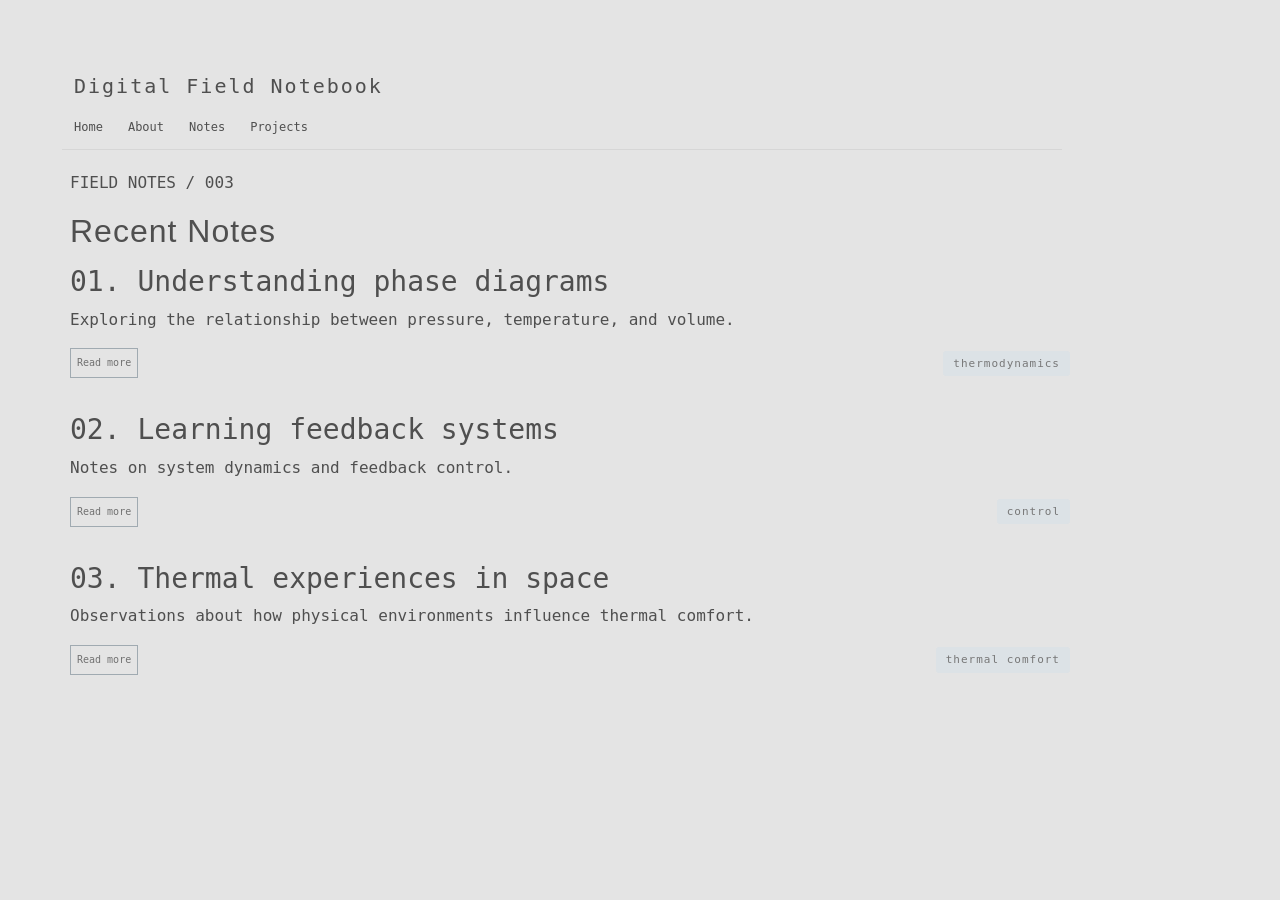
==== notes.html @ 9b6ab02d "Add files via upload" ====
<!DOCTYPE html>

<html lang="en">
    <head>
        <link href="https://cdn.jsdelivr.net/npm/bootstrap@5.3.8/dist/css/bootstrap.min.css" rel="stylesheet" integrity="sha384-sRIl4kxILFvY47J16cr9ZwB07vP4J8+LH7qKQnuqkuIAvNWLzeN8tE5YBujZqJLB" crossorigin="anonymous">
        <script src="https://cdn.jsdelivr.net/npm/bootstrap@5.3.8/dist/js/bootstrap.bundle.min.js" integrity="sha384-FKyoEForCGlyvwx9Hj09JcYn3nv7wiPVlz7YYwJrWVcXK/BmnVDxM+D2scQbITxI" crossorigin="anonymous"></script>
        <link href="styles.css" rel="stylesheet">
        <meta charset="UTF-8">
        <!--fit screen-->
        <meta name="viewport" content="width=device-width, initial-scale=1"> 
        
        <title>Notes</title>

        <script src="script.js" defer></script>
    </head>
    <body>
        <header>
            <h1>Digital Field Notebook</h1>

            <nav>
                <a href="index.html">Home</a>
                <a href="about.html">About</a>
                <a href="notes.html">Notes</a>
                <a href="projects.html">Projects</a>
            </nav>
        </header>

    <main>
         <p>FIELD NOTES / 003</p>
        <h2>Recent Notes</h2>

        <article>
            <h3>01. Understanding phase diagrams</h3>

            <p>
                Exploring the relationship between
                pressure, temperature, and volume.
            </p>

            <!-- Button and tag share one row -->
            <div class="note-controls">
                <button class="toggle-note">Read more</button>
                <span class="note-tag">thermodynamics</span>
            </div>

            <!-- Expandable content stays below -->
            <p class="note-details" hidden>
                A phase diagram describes the equilibrium
                relationships between different phases of a substance.
                It helps us understand how pressure and temperature
                influence phase transitions.
            </p>
        </article>

        <article>
            <h3>02. Learning feedback systems</h3>

            <p>
                Notes on system dynamics and
                feedback control.
            </p>

            <!-- Button and tag share one row -->
            <div class="note-controls">
                <button class="toggle-note">Read more</button>
                <span class="note-tag">control</span>
            </div>

            <!-- Expandable content stays below -->
            <p class="note-details" hidden>
                A feedback control system measures its output 
                and compares it with a desired reference. 
                The controller uses the difference, or error, 
                to adjust the input and influence the system's 
                future behavior. This creates a continuous loop 
                between sensing, decision-making, and action.
            </p>
        </article>


        <article>
            <h3>03. Thermal experiences in space</h3>

            <p>
                Observations about how physical
                environments influence thermal comfort.
            </p>

            <!-- Button and tag share one row -->
            <div class="note-controls">
                <button class="toggle-note">Read more</button>
                <span class="note-tag">thermal comfort</span>
            </div>

            <!-- Expandable content stays below -->
            <p class="note-details" hidden>
                Thermal comfort is influenced by more than air temperature. 
                Mean radiant temperature, air movement, humidity, clothing, 
                and activity all contribute to how we experience an environment. 
                Two spaces at the same air temperature can therefore feel 
                quite different.
            </p>
         </article>

    </main>

    </body>
</html>
---- styles.css ----
/* 1. GLOBAL STYLES*/

body {
    margin: 0;
    padding: 50px;
    background-color: #dfdfdfd4;
    color:#4f4f4f;
    font-family: monospace;
    line-height: 1.6;
}


/*  2. HEADER */

header {
    max-width: 1000px;
    margin: 12px;
    padding: 12px;
    border-bottom: 1px solid #d6d6d6;
}

header h1 {
    font-size: 20px;
    font-family: monospace;
    font-weight:lighter;
    letter-spacing: 2px;
    margin-bottom: 20px;
}


/*  3. NAVIGATION */

nav {
    display: flex;
    gap: 25px;
    flex-wrap: wrap;
}

nav a {
    color: #4f4f4f;
    text-decoration: none;
    font-size: 12px;
    font-weight: 400;
    font-family: monospace;
}

nav a:hover {
    text-decoration: underline;
}


/*  4. MAIN CONTENT */

main {
    max-width: 1000px;
    margin: 20px ;
    min-height: 50vh;
}

main h2 {
    font-size: 32px;
    margin-bottom: 15px;
    font-family: 'Gill Sans', 'Gill Sans MT', Calibri, 'Trebuchet MS', sans-serif;
    font-weight: 380;
    letter-spacing: 1px;
}

article {
    margin-bottom: 35px;
}

/* NOTE EXPAND BUTTON */

.toggle-note {
    background-color: transparent;
    color: #4e4e4ec4;
    border: 1px solid #40586a6b;
    padding: 6px 6px;
    font-family: monospace;
    font-size: 10px;
    cursor: pointer;
}

.toggle-note:hover {
    background-color: #4d81a9cb;
    color: rgb(255, 255, 255);
}

/* NOTE CATEGORY TAGS */

.note-tag {
    display: inline-block;
    font-size: 11px;
    letter-spacing: 1px;
    color: #777777;
    background-color: #dce2e6;
    padding: 4px 10px;
    border-radius: 3px;
}

/* NOTE CONTROLS */

.note-controls {
    display: flex;
    justify-content: space-between;
    align-items: center;
    margin-top: 15px;
    margin-bottom: 15px;
}

/*  5. RESPONSIVE DESIGN */

@media (max-width: 600px) {
    body {
        padding: 20px;
    }

    main {
        margin-top: 30px;
    }

    nav {
        gap: 15px;
    }
}
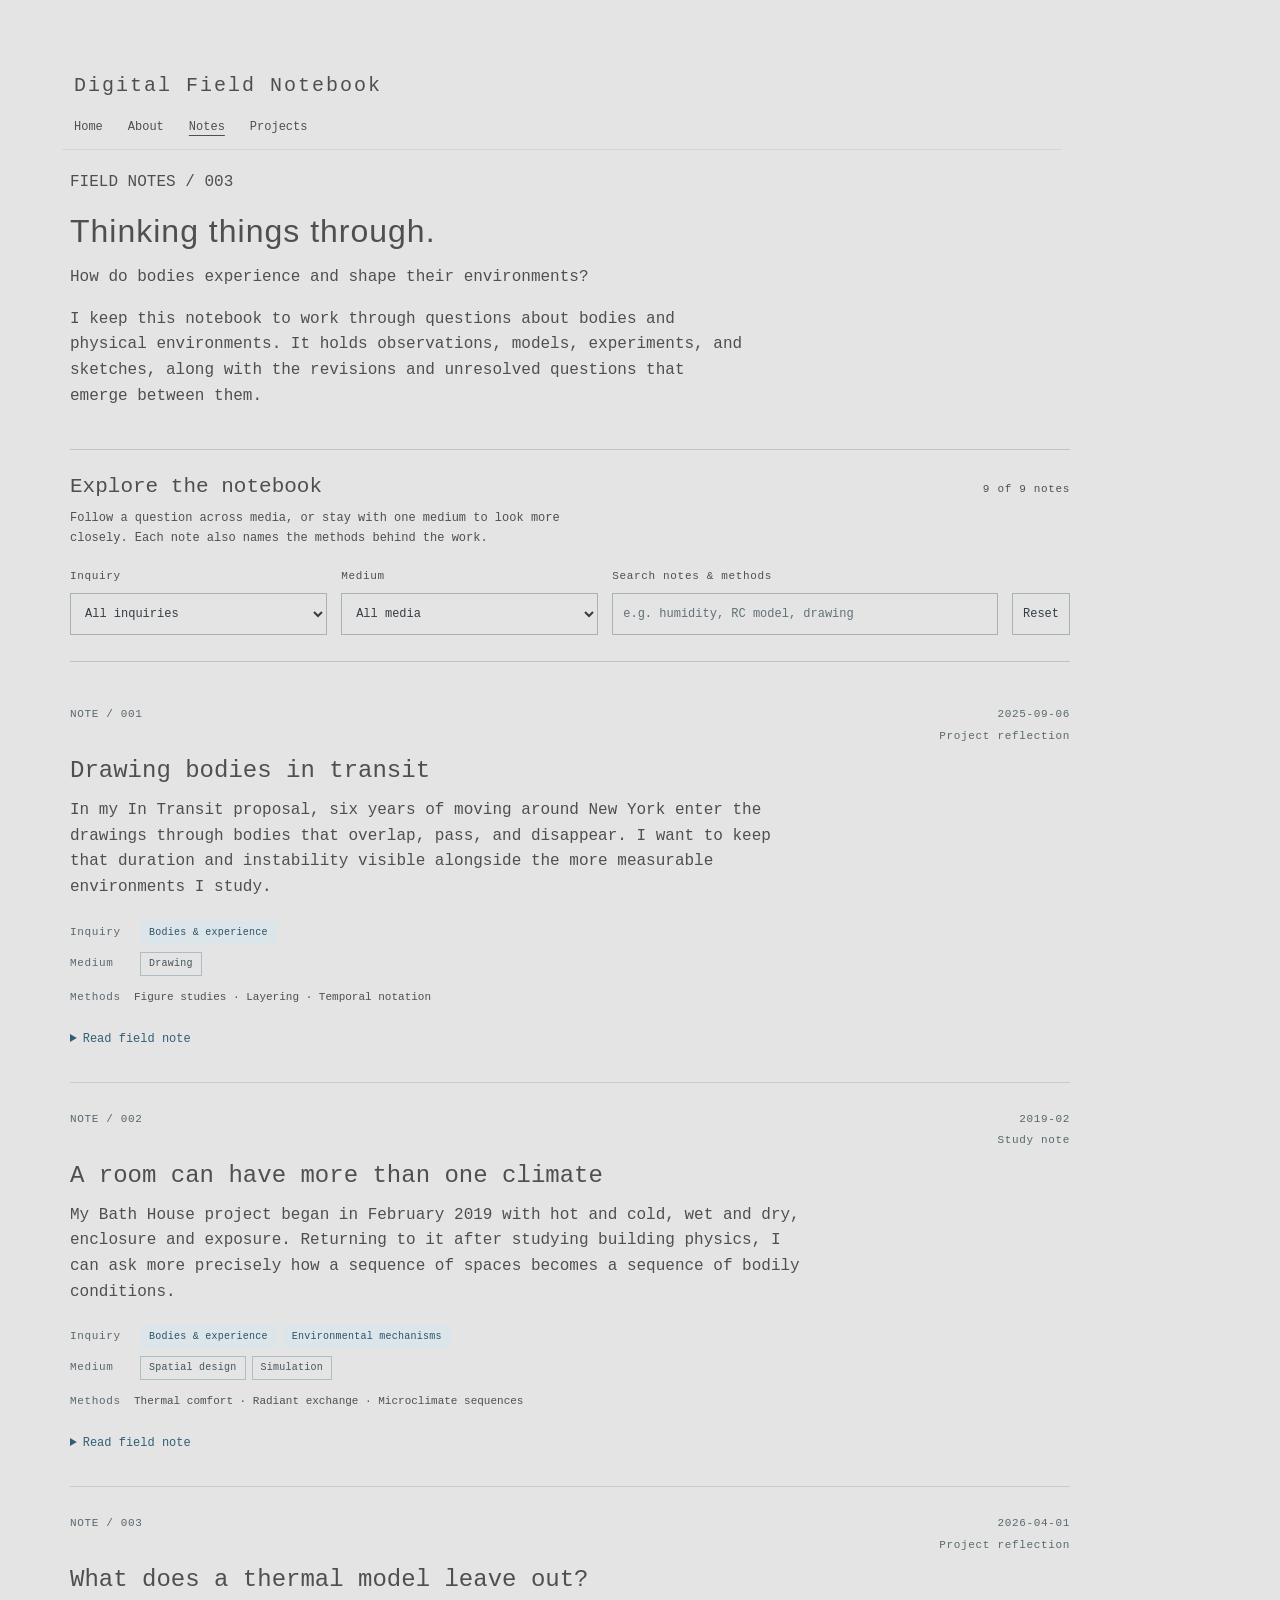
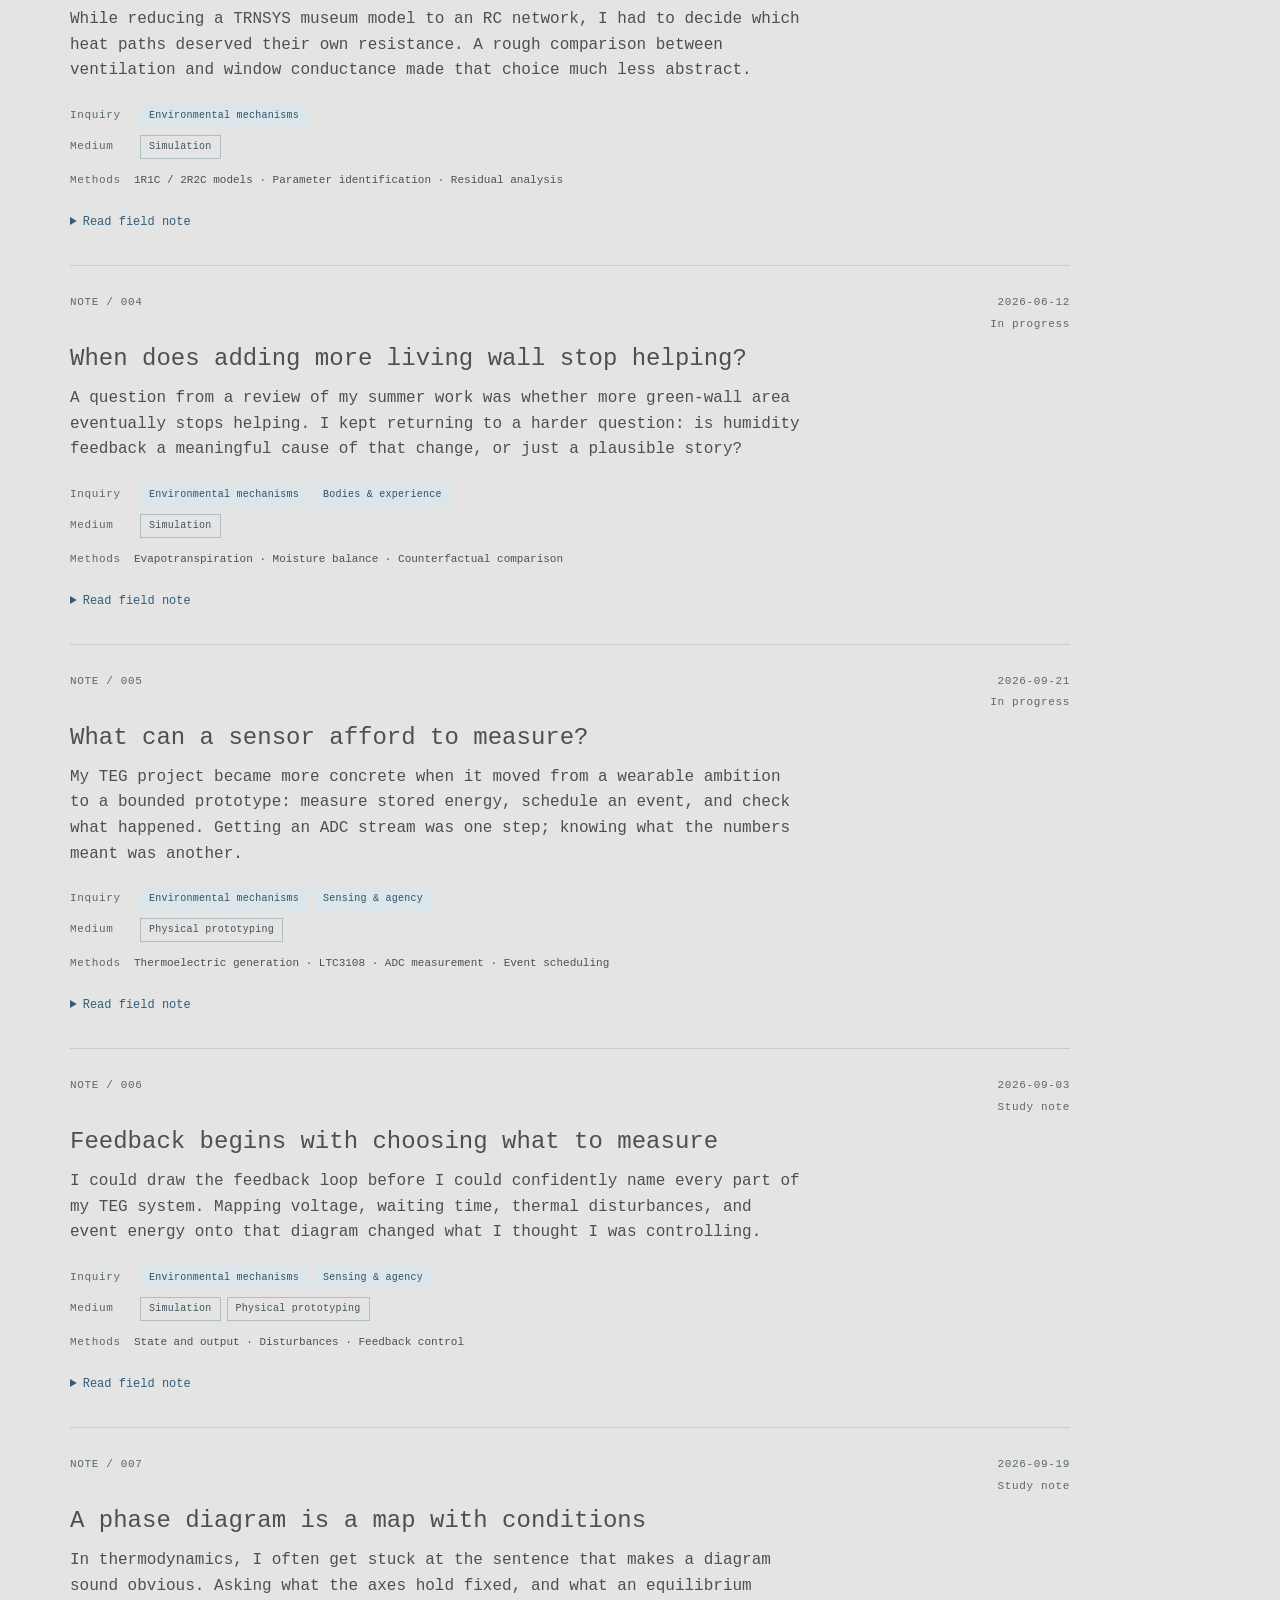
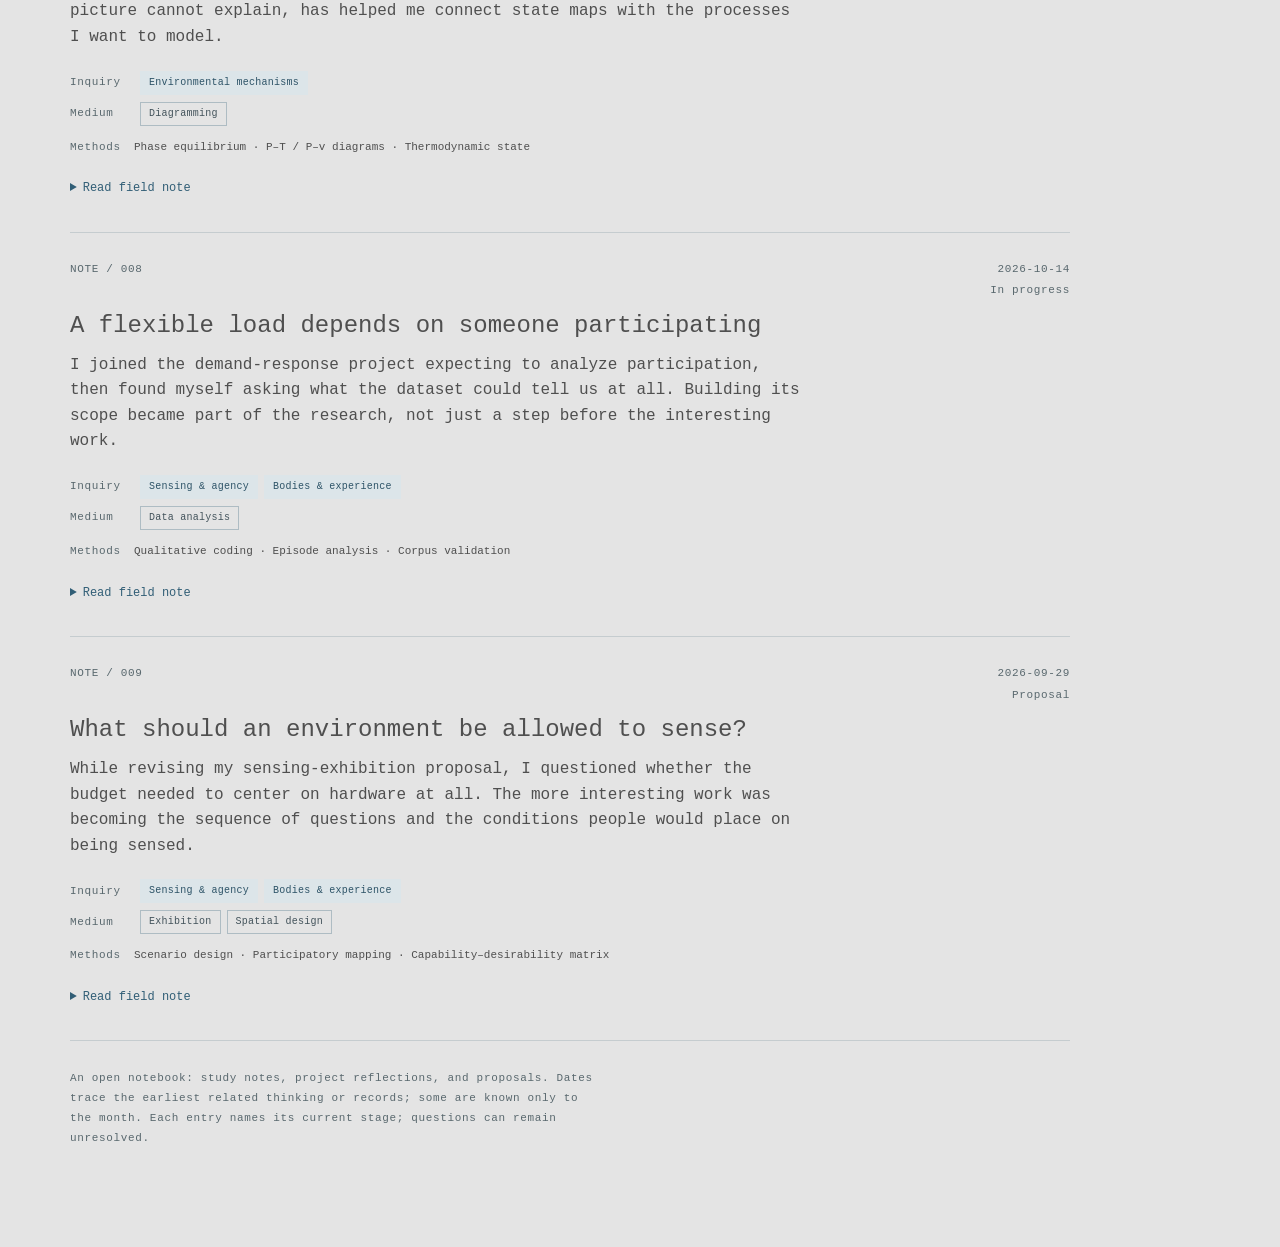
==== commit 00920f88: "added python script to automatically incorporate a new written note in the new html. original html i" ====
--- a/notes.html
+++ b/notes.html
@@ -1,108 +1,237 @@
 <!DOCTYPE html>
-
 <html lang="en">
     <head>
+        <meta charset="UTF-8">
+        <meta name="viewport" content="width=device-width, initial-scale=1">
+        <meta name="description" content="A working notebook on bodies and physical environments: observations, models, experiments, sketches, and questions in progress.">
         <link href="https://cdn.jsdelivr.net/npm/bootstrap@5.3.8/dist/css/bootstrap.min.css" rel="stylesheet" integrity="sha384-sRIl4kxILFvY47J16cr9ZwB07vP4J8+LH7qKQnuqkuIAvNWLzeN8tE5YBujZqJLB" crossorigin="anonymous">
-        <script src="https://cdn.jsdelivr.net/npm/bootstrap@5.3.8/dist/js/bootstrap.bundle.min.js" integrity="sha384-FKyoEForCGlyvwx9Hj09JcYn3nv7wiPVlz7YYwJrWVcXK/BmnVDxM+D2scQbITxI" crossorigin="anonymous"></script>
         <link href="styles.css" rel="stylesheet">
-        <meta charset="UTF-8">
-        <!--fit screen-->
-        <meta name="viewport" content="width=device-width, initial-scale=1"> 
-        
-        <title>Notes</title>
-
+        <title>Notes · Digital Field Notebook</title>
         <script src="script.js" defer></script>
     </head>
-    <body>
+    <body class="notebook-page">
+        <a class="skip-link" href="#main">Skip to notes</a>
         <header>
             <h1>Digital Field Notebook</h1>
-
-            <nav>
+            <nav aria-label="Main navigation">
                 <a href="index.html">Home</a>
                 <a href="about.html">About</a>
-                <a href="notes.html">Notes</a>
+                <a href="notes.html" aria-current="page">Notes</a>
                 <a href="projects.html">Projects</a>
             </nav>
         </header>
-
-    <main>
-         <p>FIELD NOTES / 003</p>
-        <h2>Recent Notes</h2>
-
-        <article>
-            <h3>01. Understanding phase diagrams</h3>
-
-            <p>
-                Exploring the relationship between
-                pressure, temperature, and volume.
-            </p>
-
-            <!-- Button and tag share one row -->
-            <div class="note-controls">
-                <button class="toggle-note">Read more</button>
-                <span class="note-tag">thermodynamics</span>
+        <main id="main">
+            <section class="notebook-intro" aria-labelledby="notebook-title">
+                <p class="eyebrow">FIELD NOTES / 003</p>
+                <h2 id="notebook-title">Thinking things through.</h2>
+                <p class="notebook-question">How do bodies experience and shape their environments?</p>
+                <p class="intro-copy">I keep this notebook to work through questions about bodies and physical environments. It holds observations, models, experiments, and sketches, along with the revisions and unresolved questions that emerge between them.</p>
+            </section>
+
+            <section class="notebook-index" aria-labelledby="index-title">
+                <div class="index-heading"><h3 id="index-title">Explore the notebook</h3><p id="note-count" role="status">9 notes</p></div>
+                <p class="index-explainer">Follow a question across media, or stay with one medium to look more closely. Each note also names the methods behind the work.</p>
+                <div class="note-filters" id="note-filters" hidden>
+                    <div class="filter-field"><label for="lens-filter">Inquiry</label><select id="lens-filter"><option value="">All inquiries</option><option value="experience">Bodies &amp; experience</option><option value="mechanisms">Environmental mechanisms</option><option value="agency">Sensing &amp; agency</option></select></div>
+                    <div class="filter-field"><label for="medium-filter">Medium</label><select id="medium-filter"><option value="">All media</option><option value="Drawing">Drawing</option><option value="Diagramming">Diagramming</option><option value="Spatial design">Spatial design</option><option value="Simulation">Simulation</option><option value="Physical prototyping">Physical prototyping</option><option value="Data analysis">Data analysis</option><option value="Exhibition">Exhibition</option></select></div>
+                    <div class="filter-field filter-search"><label for="note-search">Search notes & methods</label><input id="note-search" type="search" placeholder="e.g. humidity, RC model, drawing" autocomplete="off"></div>
+                    <button type="button" class="reset-filters" id="reset-filters">Reset</button>
+                </div>
+            </section>
+
+            <div class="notes-list" id="notes-list">
+<article class="field-note" id="drawing-bodies-in-transit" data-lenses="[&quot;experience&quot;]" data-media="[&quot;Drawing&quot;]">
+    <div class="entry-meta"><span>NOTE / 001</span><div class="entry-context"><time class="note-origin" datetime="2025-09-06" title="Earliest traced note or author-confirmed starting date.">2025-09-06</time><span>Project reflection</span></div></div>
+    <h3><a class="note-permalink" href="notes.html#drawing-bodies-in-transit">Drawing bodies in transit</a></h3>
+    <p class="note-abstract">In my In Transit proposal, six years of moving around New York enter the drawings through bodies that overlap, pass, and disappear. I want to keep that duration and instability visible alongside the more measurable environments I study.</p>
+    <div class="tag-row"><span class="facet-label">Inquiry</span><span class="note-tag note-tag--lens">Bodies &amp; experience</span></div>
+    <div class="tag-row"><span class="facet-label">Medium</span><span class="note-tag">Drawing</span></div>
+    <p class="note-methods"><span class="facet-label">Methods</span>Figure studies · Layering · Temporal notation</p>
+    <details class="note-expansion">
+        <summary><span class="label-closed">Read field note</span><span class="label-open">Close field note</span></summary>
+        <div class="note-body"><h4>A contour can belong to more than one moment</h4>
+<p>For In Transit, I described a body of figure studies and drawings of people moving through public scenes. The words I returned to were motion, encounter, overlap, and disappearance. Layering figures lets a single image hold moments that would occur separately in time.</p>
+<p>The drawings also look back at six years of moving around New York. Passing through a place is both a bodily action and a condition of living: a room, a route, or a neighborhood can be familiar without being permanent.</p>
+<h4>What drawing lets me attend to</h4>
+<p>A figure study can stay close to a gesture. In a layered public scene, the same gesture becomes part of an encounter or a larger movement. I am interested in that shift of attention between a particular body and the space it shares with others.</p>
+<p>This is different from describing a room with a single average condition. Duration, memory, and the uncertainty of occupying a place are also part of how an environment is experienced.</p>
+<h4>Keeping this part of the practice</h4>
+<p>In thinking about my next steps, I have tried to find language that makes room for both technical development and serious artistic work. I corrected one description that made this sound like reluctance to commit: I wanted to say that I hoped to pursue both.</p>
+<p>These drawings have their own questions about bodies and time. I want them to remain part of the notebook as my other work becomes more concerned with models, measurements, and physical systems.</p></div>
+    </details>
+</article>
+
+<article class="field-note" id="a-room-can-have-many-climates" data-lenses="[&quot;experience&quot;, &quot;mechanisms&quot;]" data-media="[&quot;Spatial design&quot;, &quot;Simulation&quot;]">
+    <div class="entry-meta"><span>NOTE / 002</span><div class="entry-context"><time class="note-origin" datetime="2019-02" title="Month recorded; exact day unknown.">2019-02</time><span>Study note</span></div></div>
+    <h3><a class="note-permalink" href="notes.html#a-room-can-have-many-climates">A room can have more than one climate</a></h3>
+    <p class="note-abstract">My Bath House project began in February 2019 with hot and cold, wet and dry, enclosure and exposure. Returning to it after studying building physics, I can ask more precisely how a sequence of spaces becomes a sequence of bodily conditions.</p>
+    <div class="tag-row"><span class="facet-label">Inquiry</span><span class="note-tag note-tag--lens">Bodies &amp; experience</span><span class="note-tag note-tag--lens">Environmental mechanisms</span></div>
+    <div class="tag-row"><span class="facet-label">Medium</span><span class="note-tag">Spatial design</span><span class="note-tag">Simulation</span></div>
+    <p class="note-methods"><span class="facet-label">Methods</span>Thermal comfort · Radiant exchange · Microclimate sequences</p>
+    <details class="note-expansion">
+        <summary><span class="label-closed">Read field note</span><span class="label-open">Close field note</span></summary>
+        <div class="note-body"><h4>Before I had the equations</h4>
+<p>Bath House dates back to February 2019. In revisiting the project, I return to pairs of conditions: hot and cold, wet and dry, embedded and exposed. The project text describes water moving between ice, liquid, and vapor, with different bathing spaces arranged as a bodily sequence.</p>
+<p>Those were spatial and sensory choices. The building-physics questions I can now ask of them came later.</p>
+<h4>Giving an experience a physical description</h4>
+<p>A body exchanges heat through radiation, convection, evaporation, and contact. A warm surface, a moving current of air, and humid air do different things to that exchange. Two locations at the same air temperature can therefore offer different conditions.</p>
+<p>Looking back, I can translate some of the spatial questions into more specific ones: Which surfaces does the body exchange radiation with? Where does air move across the skin? What limits evaporative heat loss? What changes when a person moves from one room to another?</p>
+<h4>Working backward from a desired condition</h4>
+<p>In a later discussion, I asked whether environmental design could work backward: start with a body and a desired range of experience, then identify combinations of spatial and system properties that could produce it. The answer might be a feasible range rather than a single form.</p>
+<p>That question gives me a way to revisit this early project. I would now want to separate the intended experience, the physical conditions that might support it, and the evidence needed to compare alternatives. The original design has not been experimentally validated by the later analysis.</p></div>
+    </details>
+</article>
+
+<article class="field-note" id="what-a-thermal-model-leaves-out" data-lenses="[&quot;mechanisms&quot;]" data-media="[&quot;Simulation&quot;]">
+    <div class="entry-meta"><span>NOTE / 003</span><div class="entry-context"><time class="note-origin" datetime="2026-04-01" title="Earliest traced note or author-confirmed starting date.">2026-04-01</time><span>Project reflection</span></div></div>
+    <h3><a class="note-permalink" href="notes.html#what-a-thermal-model-leaves-out">What does a thermal model leave out?</a></h3>
+    <p class="note-abstract">While reducing a TRNSYS museum model to an RC network, I had to decide which heat paths deserved their own resistance. A rough comparison between ventilation and window conductance made that choice much less abstract.</p>
+    <div class="tag-row"><span class="facet-label">Inquiry</span><span class="note-tag note-tag--lens">Environmental mechanisms</span></div>
+    <div class="tag-row"><span class="facet-label">Medium</span><span class="note-tag">Simulation</span></div>
+    <p class="note-methods"><span class="facet-label">Methods</span>1R1C / 2R2C models · Parameter identification · Residual analysis</p>
+    <details class="note-expansion">
+        <summary><span class="label-closed">Read field note</span><span class="label-open">Close field note</span></summary>
+        <div class="note-body"><h4>The model was already there; the abstraction was mine</h4>
+<p>I returned to a multi-zone TRNSYS study from earlier professional work for my energy-technology coursework. With limited time, I wanted to choose a zone where changing thermal mass would produce a visible difference. Strong solar gains seemed useful because they could make thermal lag easier to observe.</p>
+<p>Then came a more basic question: how many resistances and capacitances should the reduced model contain?</p>
+<h4>A heat path I could not casually leave out</h4>
+<p>In one rough calculation, I compared ventilation and glazing. Using a ventilation flow of 153.9 cfm for a 100 m² zone gave a sensible-heat conductance on the order of 0.08 kW/K. The glazing calculation was about 0.012 kW/K. Under those assumptions, the air-exchange path was several times larger.</p>
+<p>That estimate was a reason to reconsider the network, rather than evidence that a particular network had already been validated. I still needed to check the units, actual operating schedules, and how the reference model accounted for conditioned supply air.</p>
+<h4>What calibration can and cannot tell me</h4>
+<p>The coursework developed from a 1R1C representation to a 2R2C model separating air and thermal mass, identifying parameters against TRNSYS output and examining the temperature residuals. Agreement with a detailed simulation tests the reduction against that reference. Measured building data would be another level of validation.</p>
+<p>A later question pushed this further: could I start with a desired thermal condition and work backward to feasible parameters? Before asking a model to do that, I need to know which paths it preserves, which it collapses, and whether its errors matter for the decision at hand.</p></div>
+    </details>
+</article>
+
+<article class="field-note" id="living-wall-humidity-feedback" data-lenses="[&quot;mechanisms&quot;, &quot;experience&quot;]" data-media="[&quot;Simulation&quot;]">
+    <div class="entry-meta"><span>NOTE / 004</span><div class="entry-context"><time class="note-origin" datetime="2026-06-12" title="Earliest traced note or author-confirmed starting date.">2026-06-12</time><span>In progress</span></div></div>
+    <h3><a class="note-permalink" href="notes.html#living-wall-humidity-feedback">When does adding more living wall stop helping?</a></h3>
+    <p class="note-abstract">A question from a review of my summer work was whether more green-wall area eventually stops helping. I kept returning to a harder question: is humidity feedback a meaningful cause of that change, or just a plausible story?</p>
+    <div class="tag-row"><span class="facet-label">Inquiry</span><span class="note-tag note-tag--lens">Environmental mechanisms</span><span class="note-tag note-tag--lens">Bodies &amp; experience</span></div>
+    <div class="tag-row"><span class="facet-label">Medium</span><span class="note-tag">Simulation</span></div>
+    <p class="note-methods"><span class="facet-label">Methods</span>Evapotranspiration · Moisture balance · Counterfactual comparison</p>
+    <details class="note-expansion">
+        <summary><span class="label-closed">Read field note</span><span class="label-open">Close field note</span></summary>
+        <div class="note-body"><h4>A question that survived the presentation</h4>
+<p>My summer living-wall work began as an attempt to quantify cooling in an atrium model. In a later review, the discussion turned to whether there might be a useful size or geometry beyond which the benefit diminishes.</p>
+<p>I could follow the humidity explanation most readily. More leaf area might increase total evapotranspiration, adding moisture to the room. A smaller vapor-pressure deficit could then reduce evapotranspiration per unit leaf area. But I was not convinced that the effect would be large enough to explain the behavior.</p>
+<h4>A plausible loop is not yet an explanation</h4>
+<p>I asked whether this was a valid concern, rather than a question invented to make a paper. Evapotranspiration does not need to stop completely for moisture feedback to matter. What matters is how much the feedback changes the cooling benefit under the conditions being studied.</p>
+<p>I also needed to distinguish that mechanism from other effects: humidity may affect comfort or latent-conditioning demand, and changing the size of a wall may change both leaf area and other physical properties.</p>
+<h4>Making the comparison answerable</h4>
+<p>The working comparison separates wall footprint from leaf density and tracks total ET, ET per unit leaf area, humidity, VPD, and operative temperature. A humidity-constrained comparison would help test how much of the response depends on accumulated moisture.</p>
+<p>When reconsidering the model, I proposed using a clearly specified shoebox rather than reproducing every detail of the original project. I even questioned whether HVAC control belonged in this first study. The model needs enough detail to answer the mechanism question; the hypothesis and the size of its effect remain to be established.</p></div>
+    </details>
+</article>
+
+<article class="field-note" id="energy-aware-sensing" data-lenses="[&quot;mechanisms&quot;, &quot;agency&quot;]" data-media="[&quot;Physical prototyping&quot;]">
+    <div class="entry-meta"><span>NOTE / 005</span><div class="entry-context"><time class="note-origin" datetime="2026-09-21" title="Earliest traced note or author-confirmed starting date.">2026-09-21</time><span>In progress</span></div></div>
+    <h3><a class="note-permalink" href="notes.html#energy-aware-sensing">What can a sensor afford to measure?</a></h3>
+    <p class="note-abstract">My TEG project became more concrete when it moved from a wearable ambition to a bounded prototype: measure stored energy, schedule an event, and check what happened. Getting an ADC stream was one step; knowing what the numbers meant was another.</p>
+    <div class="tag-row"><span class="facet-label">Inquiry</span><span class="note-tag note-tag--lens">Environmental mechanisms</span><span class="note-tag note-tag--lens">Sensing &amp; agency</span></div>
+    <div class="tag-row"><span class="facet-label">Medium</span><span class="note-tag">Physical prototyping</span></div>
+    <p class="note-methods"><span class="facet-label">Methods</span>Thermoelectric generation · LTC3108 · ADC measurement · Event scheduling</p>
+    <details class="note-expansion">
+        <summary><span class="label-closed">Read field note</span><span class="label-open">Close field note</span></summary>
+        <div class="note-body"><h4>Narrowing the thing I could actually build</h4>
+<p>The early idea was body-heat-powered environmental sensing. I soon had to distinguish that ambition from the hardware in front of me. A roughly 40 × 40 mm TEG and a collection of boards were not yet a wearable. I decided to focus on a proof of concept I could characterize and explain.</p>
+<p>The current system brings together a TEG, an LTC3108 energy-harvesting circuit, capacitors, and a XIAO microcontroller. The immediate control task concerns the reserve and the interval between events.</p>
+<h4>When numbers started appearing</h4>
+<p>After working through the development environment and UF2 firmware, I could see a continuing stream of ADC-related values. My next questions were basic but necessary: how did the reading become a voltage, what did the divider change, and how should I record a multimeter value alongside it?</p>
+<p>Those questions separate a running program from a trustworthy measurement. A stream of converted values does not establish calibration, nor does USB-powered operation establish that harvested energy can sustain the node.</p>
+<h4>An event changes the energy budget</h4>
+<p>For a capacitor, E = 1/2 C V². Between events, harvested power can replenish storage; measurement and communication draw energy from it. Changing temperature difference, airflow, or contact changes the supply.</p>
+<p>The proposed comparison uses voltage feedback to adjust the waiting interval, alongside a fixed-timer baseline on the same hardware. I need to compare completed events, reserve trajectories, and resets under matched starting conditions. Reliable harvested-energy operation, environmental sensing, and eventual occupant response are distinct steps to demonstrate.</p></div>
+    </details>
+</article>
+
+<article class="field-note" id="choosing-feedback" data-lenses="[&quot;mechanisms&quot;, &quot;agency&quot;]" data-media="[&quot;Simulation&quot;, &quot;Physical prototyping&quot;]">
+    <div class="entry-meta"><span>NOTE / 006</span><div class="entry-context"><time class="note-origin" datetime="2026-09-03" title="Earliest traced note or author-confirmed starting date.">2026-09-03</time><span>Study note</span></div></div>
+    <h3><a class="note-permalink" href="notes.html#choosing-feedback">Feedback begins with choosing what to measure</a></h3>
+    <p class="note-abstract">I could draw the feedback loop before I could confidently name every part of my TEG system. Mapping voltage, waiting time, thermal disturbances, and event energy onto that diagram changed what I thought I was controlling.</p>
+    <div class="tag-row"><span class="facet-label">Inquiry</span><span class="note-tag note-tag--lens">Environmental mechanisms</span><span class="note-tag note-tag--lens">Sensing &amp; agency</span></div>
+    <div class="tag-row"><span class="facet-label">Medium</span><span class="note-tag">Simulation</span><span class="note-tag">Physical prototyping</span></div>
+    <p class="note-methods"><span class="facet-label">Methods</span>State and output · Disturbances · Feedback control</p>
+    <details class="note-expansion">
+        <summary><span class="label-closed">Read field note</span><span class="label-open">Close field note</span></summary>
+        <div class="note-body"><h4>What is the action?</h4>
+<p>When I brought a controls-textbook diagram to the TEG project, I wanted to know where each part of the hardware belonged and what equations connected them. The literature I was finding often described hardware performance rather than a ready-made controller.</p>
+<p>The distinction that mattered was between the energy entering the system and the command issued by the controller. The TEG supplies energy. The scheduling algorithm chooses how long to wait before another event.</p>
+<h4>Naming quantities before choosing a controller</h4>
+<p>The capacitor voltage is a measured output related to stored energy. The event interval is an available action. Thermal conditions disturb the supply, while an event consumes energy. A reference or reserve threshold expresses what I want the system to maintain.</p>
+<p>If the reserve is low, a longer wait may allow more recharging. Whether that produces reliable behavior depends on the actual harvesting and load dynamics. A block diagram alone cannot establish stability or an advantage over a fixed timer.</p>
+<h4>What changes when the output is a person&#x27;s experience?</h4>
+<p>In earlier POE work, I had already encountered distinctions between thermal sensation, comfort, and acceptability. An environmental controller needs the same care: air temperature, skin temperature, a comfort report, and a preference are different outputs.</p>
+<p>I also need to distinguish a natural feedback mechanism from feedback control. A plant can alter room humidity without a controller, setpoint, or manipulated actuator. Learning to name those differences has become part of learning what kind of problem I am actually trying to solve.</p></div>
+    </details>
+</article>
+
+<article class="field-note" id="phase-diagrams-and-assumptions" data-lenses="[&quot;mechanisms&quot;]" data-media="[&quot;Diagramming&quot;]">
+    <div class="entry-meta"><span>NOTE / 007</span><div class="entry-context"><time class="note-origin" datetime="2026-09-19" title="Earliest traced note or author-confirmed starting date.">2026-09-19</time><span>Study note</span></div></div>
+    <h3><a class="note-permalink" href="notes.html#phase-diagrams-and-assumptions">A phase diagram is a map with conditions</a></h3>
+    <p class="note-abstract">In thermodynamics, I often get stuck at the sentence that makes a diagram sound obvious. Asking what the axes hold fixed, and what an equilibrium picture cannot explain, has helped me connect state maps with the processes I want to model.</p>
+    <div class="tag-row"><span class="facet-label">Inquiry</span><span class="note-tag note-tag--lens">Environmental mechanisms</span></div>
+    <div class="tag-row"><span class="facet-label">Medium</span><span class="note-tag">Diagramming</span></div>
+    <p class="note-methods"><span class="facet-label">Methods</span>Phase equilibrium · P–T / P–v diagrams · Thermodynamic state</p>
+    <details class="note-expansion">
+        <summary><span class="label-closed">Read field note</span><span class="label-open">Close field note</span></summary>
+        <div class="note-body"><h4>Start with the picture, then question it</h4>
+<p>My phase-diagram notes move between pVT surfaces and their pressure–temperature and pressure–specific-volume projections. A projection makes some relationships visible by leaving others out. Reading the axes is part of deciding what the picture can explain.</p>
+<p>A pressure–temperature diagram shows phase stability and equilibrium boundaries. A pressure–specific-volume view exposes the liquid–vapor coexistence region differently. Neither picture, by itself, supplies a rate of change.</p>
+<h4>The explanation I wanted to slow down</h4>
+<p>In another thermodynamics discussion, after understanding why heat flows from hot to cold, I asked why entropy increases and which part of the reasoning establishes the equilibrium condition. I wanted the assumptions and the argument, rather than a phrase I could repeat.</p>
+<p>For the simple comparison of heat Q passing between two fixed-temperature reservoirs, the combined entropy change is Q(1/Tcold − 1/Thot). The temperatures must be absolute, and the reservoir assumptions matter. That specific argument is easier to inspect than a general statement that energy rearranges itself.</p>
+<h4>Bringing it back to environmental work</h4>
+<p>The same need for distinctions appears in living-wall modeling: equilibrium phase relationships do not tell me how fast water leaves a leaf, how airflow changes transport, or how humidity accumulates in a room. Those require additional heat and mass balances.</p>
+<p>These notes record a way of learning I want to keep: stop at the step I do not understand, identify what is being assumed, and reconnect the diagram or equation to a physical process.</p></div>
+    </details>
+</article>
+
+<article class="field-note" id="demand-response-participation" data-lenses="[&quot;agency&quot;, &quot;experience&quot;]" data-media="[&quot;Data analysis&quot;]">
+    <div class="entry-meta"><span>NOTE / 008</span><div class="entry-context"><time class="note-origin" datetime="2026-10-14" title="Earliest traced note or author-confirmed starting date.">2026-10-14</time><span>In progress</span></div></div>
+    <h3><a class="note-permalink" href="notes.html#demand-response-participation">A flexible load depends on someone participating</a></h3>
+    <p class="note-abstract">I joined the demand-response project expecting to analyze participation, then found myself asking what the dataset could tell us at all. Building its scope became part of the research, not just a step before the interesting work.</p>
+    <div class="tag-row"><span class="facet-label">Inquiry</span><span class="note-tag note-tag--lens">Sensing &amp; agency</span><span class="note-tag note-tag--lens">Bodies &amp; experience</span></div>
+    <div class="tag-row"><span class="facet-label">Medium</span><span class="note-tag">Data analysis</span></div>
+    <p class="note-methods"><span class="facet-label">Methods</span>Qualitative coding · Episode analysis · Corpus validation</p>
+    <details class="note-expansion">
+        <summary><span class="label-closed">Read field note</span><span class="label-open">Close field note</span></summary>
+        <div class="note-body"><h4>Why use this source?</h4>
+<p>Before developing a taxonomy, I asked what Reddit accounts could reveal that utility-side data could not. A person may describe confusion before enrolling, a reason for refusing, or an experience of overriding a program. Those accounts differ from a log of what a device actually did.</p>
+<p>In the working division, Kathy applies an existing codebook while I explore the corpus from the bottom up. I want to compare those approaches without assuming they will produce the same categories.</p>
+<h4>The first obstacle was what counted as data</h4>
+<p>An earlier preparation stage retained 74,385 candidate posts. Many were visibly unrelated. In one pilot batch, the work moved toward 439 candidates for an embedding trial, but that is a version-specific intermediate set, not a final participant sample.</p>
+<p>I began separating exclusion decisions: promotional content, location, program connection, and remaining noise. The retained, review, and quarantined outputs serve different purposes. A discussion of price may be a personal experience rather than an advertisement, so a single keyword is not enough to settle the boundary.</p>
+<h4>Representation comes after those choices</h4>
+<p>TF-IDF, semantic embeddings, and clustering answer different questions. An embedding gives text a representation; clustering organizes representations; interpreting a cluster as a meaningful theme still requires examination.</p>
+<p>I asked why a particular model was a sensible research choice and worried whether someone without an AI subscription could reproduce my steps. The method needs to preserve inputs, rules, versions, and review decisions. The resulting categories would describe this corpus under these choices; they would not directly establish population prevalence or delivered grid services.</p></div>
+    </details>
+</article>
+
+<article class="field-note" id="what-should-an-environment-sense" data-lenses="[&quot;agency&quot;, &quot;experience&quot;]" data-media="[&quot;Exhibition&quot;, &quot;Spatial design&quot;]">
+    <div class="entry-meta"><span>NOTE / 009</span><div class="entry-context"><time class="note-origin" datetime="2026-09-29" title="Earliest traced note or author-confirmed starting date.">2026-09-29</time><span>Proposal</span></div></div>
+    <h3><a class="note-permalink" href="notes.html#what-should-an-environment-sense">What should an environment be allowed to sense?</a></h3>
+    <p class="note-abstract">While revising my sensing-exhibition proposal, I questioned whether the budget needed to center on hardware at all. The more interesting work was becoming the sequence of questions and the conditions people would place on being sensed.</p>
+    <div class="tag-row"><span class="facet-label">Inquiry</span><span class="note-tag note-tag--lens">Sensing &amp; agency</span><span class="note-tag note-tag--lens">Bodies &amp; experience</span></div>
+    <div class="tag-row"><span class="facet-label">Medium</span><span class="note-tag">Exhibition</span><span class="note-tag">Spatial design</span></div>
+    <p class="note-methods"><span class="facet-label">Methods</span>Scenario design · Participatory mapping · Capability–desirability matrix</p>
+    <details class="note-expansion">
+        <summary><span class="label-closed">Read field note</span><span class="label-open">Close field note</span></summary>
+        <div class="note-body"><h4>A change in what the exhibition needed to do</h4>
+<p>The proposal began close to my sensing and hardware work. When revising the implementation plan and budget, I pointed out that the project was primarily a poll and questioned the need for so many sensor purchases. I also wanted participation to happen within the exhibition rather than only before it.</p>
+<p>That changed the center of attention: the exhibition could investigate how people evaluate sensing and response, alongside showing what technologies can do.</p>
+<h4>Three questions, with room for conditions</h4>
+<p>What can an environment sense? What do we want it to sense? What should it do with that information?</p>
+<p>An environmental measurement, a physiological signal, and an inferred human state involve different interpretations. A participant might accept a measurement for one purpose and reject its use for another, or want a way to override the response.</p>
+<p>The proposal organizes the work around a sensing landscape, scenarios, and a capability–desirability matrix. I want the display to retain people&#x27;s conditions and disagreements rather than reduce them to a single approval score.</p>
+<h4>Exhibition as part of the method</h4>
+<p>The spatial sequence, wording of scenarios, response interface, and way contributions appear to later visitors would all shape the inquiry. Their design therefore needs to be documented along with the resulting visualization.</p>
+<p>This remains a proposal. There is no participant dataset or completed exhibition outcome to report yet. The next evidence would come from testing whether people understand the scenarios and can express the kinds of conditional responses the project hopes to learn from.</p></div>
+    </details>
+</article>
             </div>
-
-            <!-- Expandable content stays below -->
-            <p class="note-details" hidden>
-                A phase diagram describes the equilibrium
-                relationships between different phases of a substance.
-                It helps us understand how pressure and temperature
-                influence phase transitions.
-            </p>
-        </article>
-
-        <article>
-            <h3>02. Learning feedback systems</h3>
-
-            <p>
-                Notes on system dynamics and
-                feedback control.
-            </p>
-
-            <!-- Button and tag share one row -->
-            <div class="note-controls">
-                <button class="toggle-note">Read more</button>
-                <span class="note-tag">control</span>
-            </div>
-
-            <!-- Expandable content stays below -->
-            <p class="note-details" hidden>
-                A feedback control system measures its output 
-                and compares it with a desired reference. 
-                The controller uses the difference, or error, 
-                to adjust the input and influence the system's 
-                future behavior. This creates a continuous loop 
-                between sensing, decision-making, and action.
-            </p>
-        </article>
-
-
-        <article>
-            <h3>03. Thermal experiences in space</h3>
-
-            <p>
-                Observations about how physical
-                environments influence thermal comfort.
-            </p>
-
-            <!-- Button and tag share one row -->
-            <div class="note-controls">
-                <button class="toggle-note">Read more</button>
-                <span class="note-tag">thermal comfort</span>
-            </div>
-
-            <!-- Expandable content stays below -->
-            <p class="note-details" hidden>
-                Thermal comfort is influenced by more than air temperature. 
-                Mean radiant temperature, air movement, humidity, clothing, 
-                and activity all contribute to how we experience an environment. 
-                Two spaces at the same air temperature can therefore feel 
-                quite different.
-            </p>
-         </article>
-
-    </main>
-
+            <p id="empty-notes" class="empty-notes" hidden>No notes match this combination. Try another inquiry or medium, or reset the filters.</p>
+            <footer class="notebook-footer">An open notebook: study notes, project reflections, and proposals. Dates trace the earliest related thinking or records; some are known only to the month. Each entry names its current stage; questions can remain unresolved.</footer>
+        </main>
     </body>
 </html>
--- a/styles.css
+++ b/styles.css
@@ -124,3 +124,67 @@
         gap: 15px;
     }
 }
+
+/* FIELD NOTEBOOK: shared questions, distinct media and methods. */
+[hidden] { display: none !important; }
+.notebook-page nav a[aria-current="page"] { text-decoration: underline; text-underline-offset: 5px; }
+.skip-link { position: absolute; top: 0; left: 20px; transform: translateY(-150%); background: #fff; padding: 10px; z-index: 2; }
+.skip-link:focus { transform: translateY(0); }
+.notebook-page a { color: inherit; }
+.notebook-page :focus-visible { outline: 2px solid #315e76; outline-offset: 4px; }
+.notebook-intro { padding: 0 0 24px; max-width: 780px; }
+.eyebrow, .entry-meta, .facet-label, .note-filters label, .notebook-footer, .index-heading p { font-size: 11px; letter-spacing: .06em; }
+.eyebrow { margin: 0 0 1rem; font-size: inherit; letter-spacing: normal; color: inherit; }
+.notebook-question { font: inherit; margin: 0 0 1rem; }
+.intro-copy, .index-explainer { max-width: 70ch; line-height: inherit; color: inherit; }
+.notebook-index { padding: 24px 0 26px; border-top: 1px solid #bfc5c7; border-bottom: 1px solid #bfc5c7; margin-bottom: 16px; }
+.index-heading { display: flex; align-items: baseline; justify-content: space-between; gap: 16px; }
+.index-heading h3 { font-family: inherit; font-size: 21px; margin: 0; }
+.index-heading p { white-space: nowrap; margin: 0; }
+.index-explainer { font-size: 12px; margin: 10px 0 20px; }
+.note-filters { display: grid; grid-template-columns: 1fr 1fr 1.5fr auto; align-items: end; gap: 14px; }
+.filter-field { display: flex; flex-direction: column; gap: 8px; min-width: 0; }
+.note-filters input, .note-filters select, .reset-filters { width: 100%; box-sizing: border-box; min-height: 42px; border: 1px solid #a6b2b8; border-radius: 0; background: transparent; padding: 8px 10px; color: #333d42; font: 12px/1.4 monospace; }
+.note-filters input::placeholder { color: #617077; }
+.reset-filters { cursor: pointer; }
+.reset-filters:hover { background: #dce2e6; }
+.field-note { padding: 28px 0; margin: 0; border-bottom: 1px solid #c5cccf; scroll-margin-top: 24px; }
+.field-note:target { border-left: 3px solid #52778b; padding-left: 18px; }
+.entry-meta { display: flex; flex-wrap: wrap; justify-content: space-between; gap: 8px; color: #59686e; margin-bottom: 12px; }
+.entry-meta { align-items: flex-start; }
+.entry-context { display: flex; flex-direction: column; align-items: flex-end; gap: 4px; margin-left: auto; text-align: right; }
+.note-origin { white-space: nowrap; }
+.field-note h3 { font-family: inherit; font-size: 24px; margin: 0 0 12px; }
+.note-permalink { text-decoration: none; }
+.note-permalink:hover { text-decoration: underline; text-decoration-thickness: 1px; text-underline-offset: 4px; }
+.note-abstract { max-width: 76ch; font-size: inherit; line-height: inherit; margin: 0 0 20px; }
+.tag-row { display: flex; flex-wrap: wrap; align-items: center; gap: 6px; margin: 7px 0; }
+.facet-label { display: inline-block; min-width: 64px; color: #59686e; flex-shrink: 0; }
+.notebook-page .note-tag { color: #43535b; background: transparent; border: 1px solid #aebcc3; border-radius: 0; padding: 3px 8px; font-size: 10px; letter-spacing: .025em; }
+.notebook-page .note-tag--lens { background: #dce5e9; border-color: #dce5e9; color: #2d5367; }
+.note-methods { margin: 11px 0 17px; font-size: 11px; line-height: 1.9; max-width: 82ch; }
+.note-expansion summary { width: fit-content; min-height: 28px; cursor: pointer; color: #315e76; font-size: 12px; padding: 5px 0; }
+.label-open, .note-expansion[open] .label-closed { display: none; }
+.note-expansion[open] .label-open { display: inline; }
+.note-body { max-width: 70ch; padding: 8px 0 8px 20px; margin: 18px 0 0 4px; border-left: 1px solid #aebcc3; font: inherit; overflow-wrap: anywhere; }
+.note-body h4 { font-family: inherit; font-size: 18px; margin: 24px 0 9px; }
+.note-body h4:first-child { margin-top: 0; }
+.note-body h5 { font-size: 16px; }
+.note-body p { margin: 0 0 14px; }
+.note-body ul { padding-left: 22px; }
+.note-body li { margin-bottom: 8px; }
+.note-body pre { overflow-x: auto; padding: 12px; background: #e0e4e5; }
+.note-body code { font-size: .85em; }
+.note-body img { max-width: 100%; height: auto; }
+.note-body blockquote { margin-left: 0; padding-left: 16px; border-left: 2px solid #52778b; }
+.empty-notes { padding: 36px 0; font-size: 13px; }
+.notebook-footer { max-width: 80ch; padding: 28px 0; color: #59686e; line-height: 1.8; }
+.recent-notes { padding-left: 18px; }
+.recent-notes li { margin-bottom: 12px; }
+.recent-notes a, .all-notes { color: #315e76; text-underline-offset: 3px; }
+@media (max-width: 800px) { .note-filters { grid-template-columns: 1fr 1fr; } }
+@media (max-width: 600px) {
+    .note-filters { grid-template-columns: 1fr; }
+    .field-note { padding: 24px 0; }
+    .note-body { padding-left: 14px; }
+}
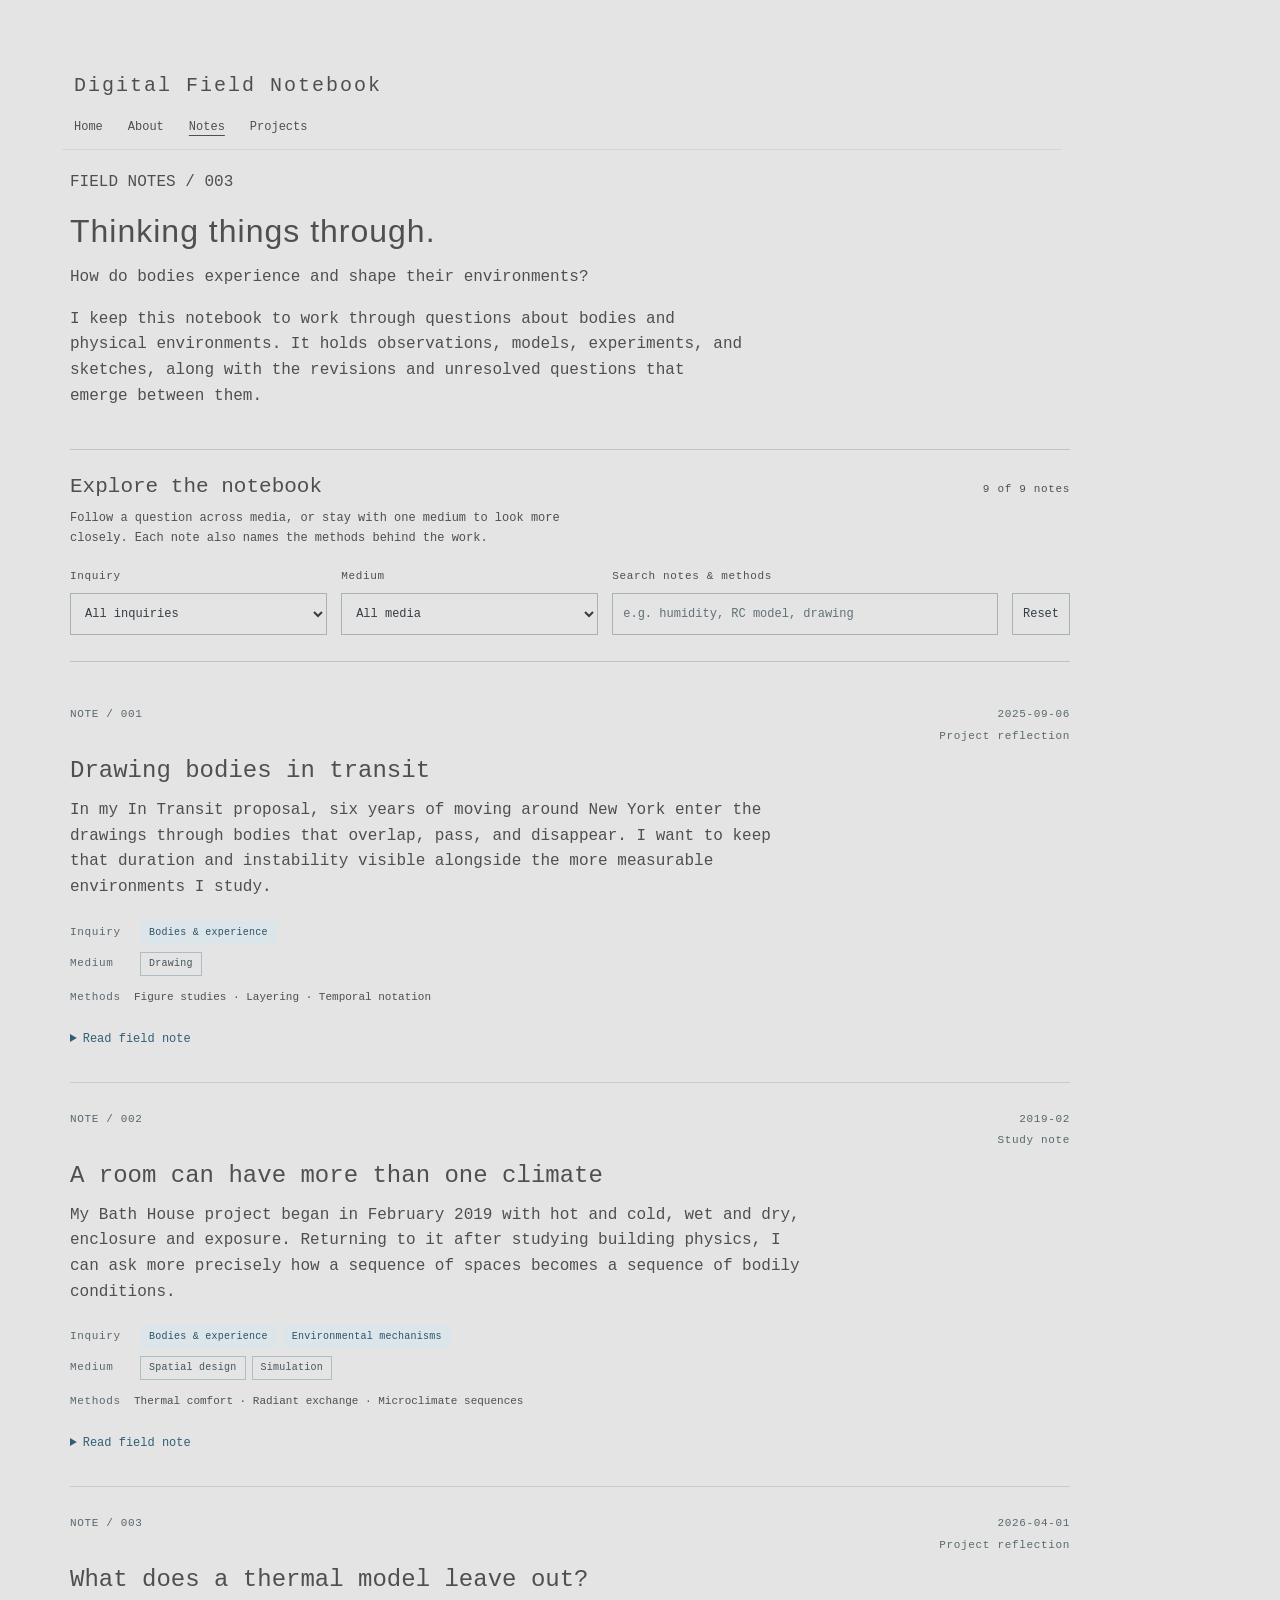
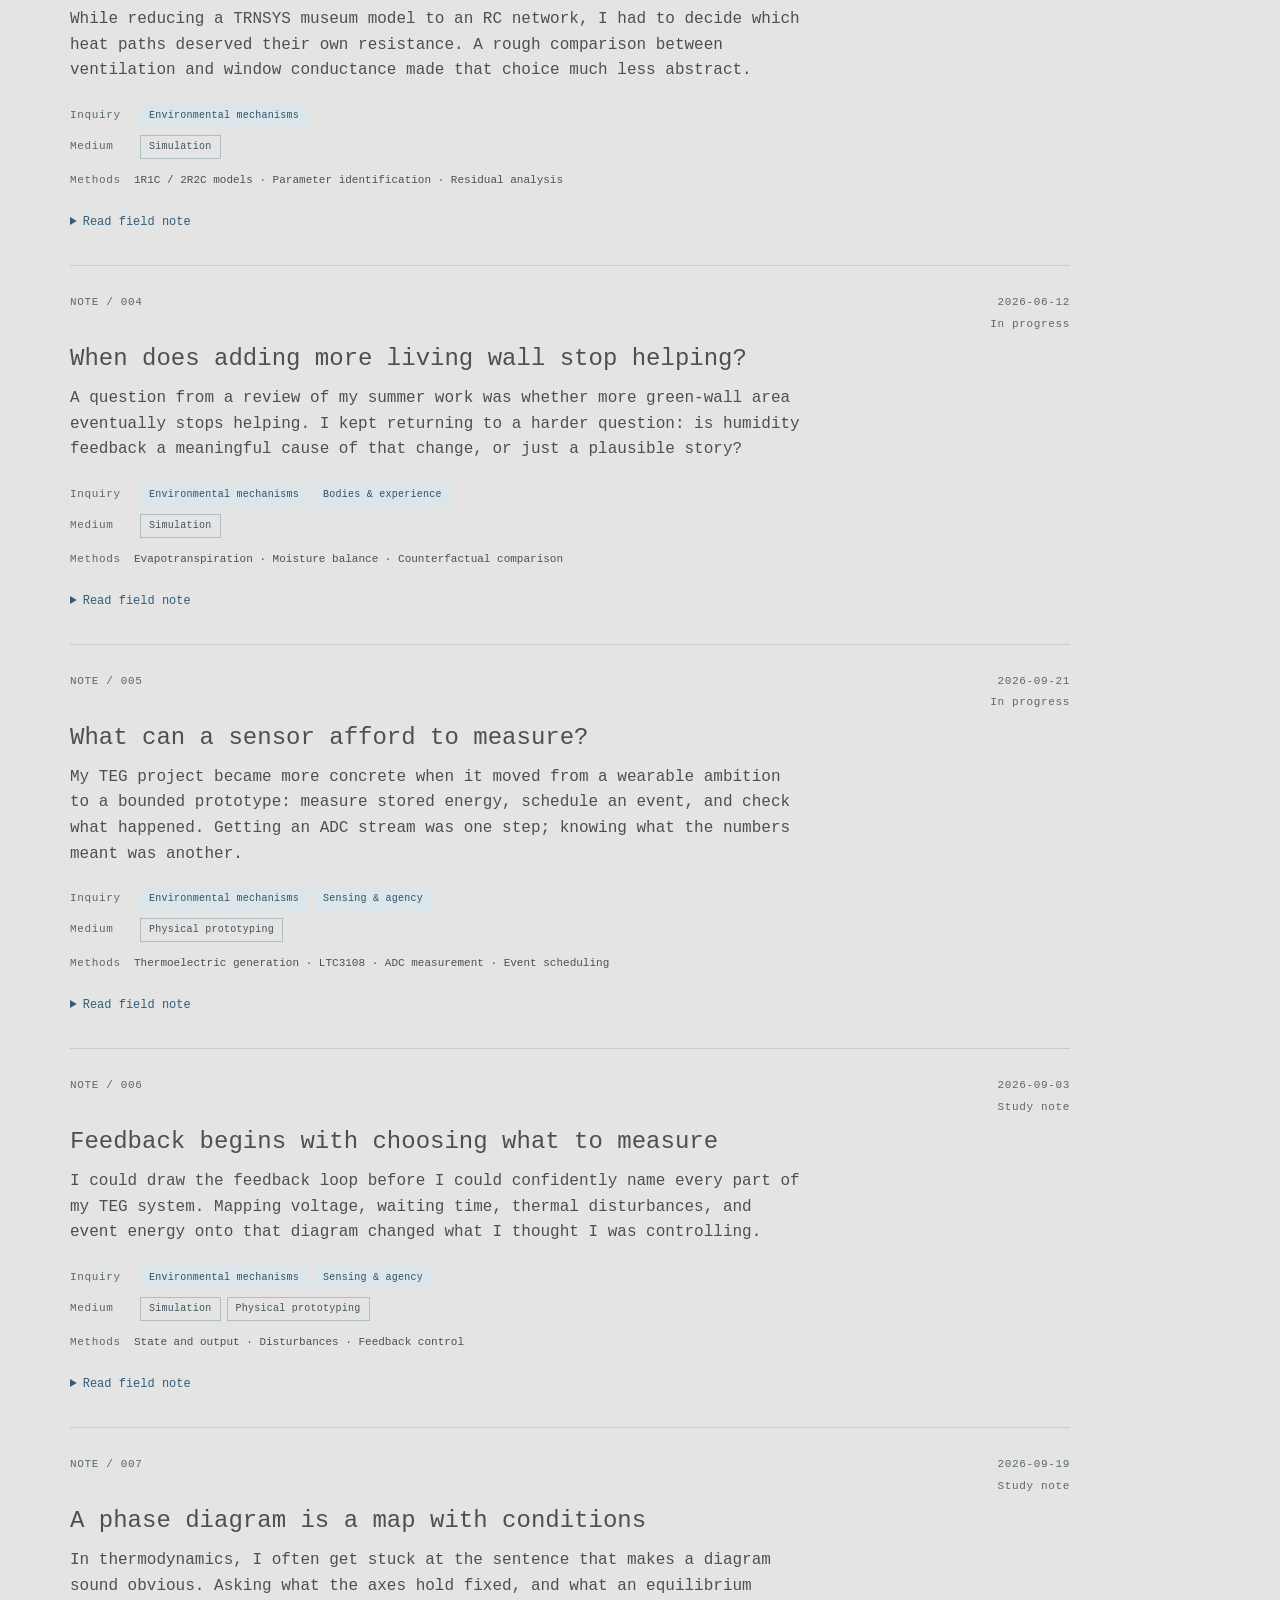
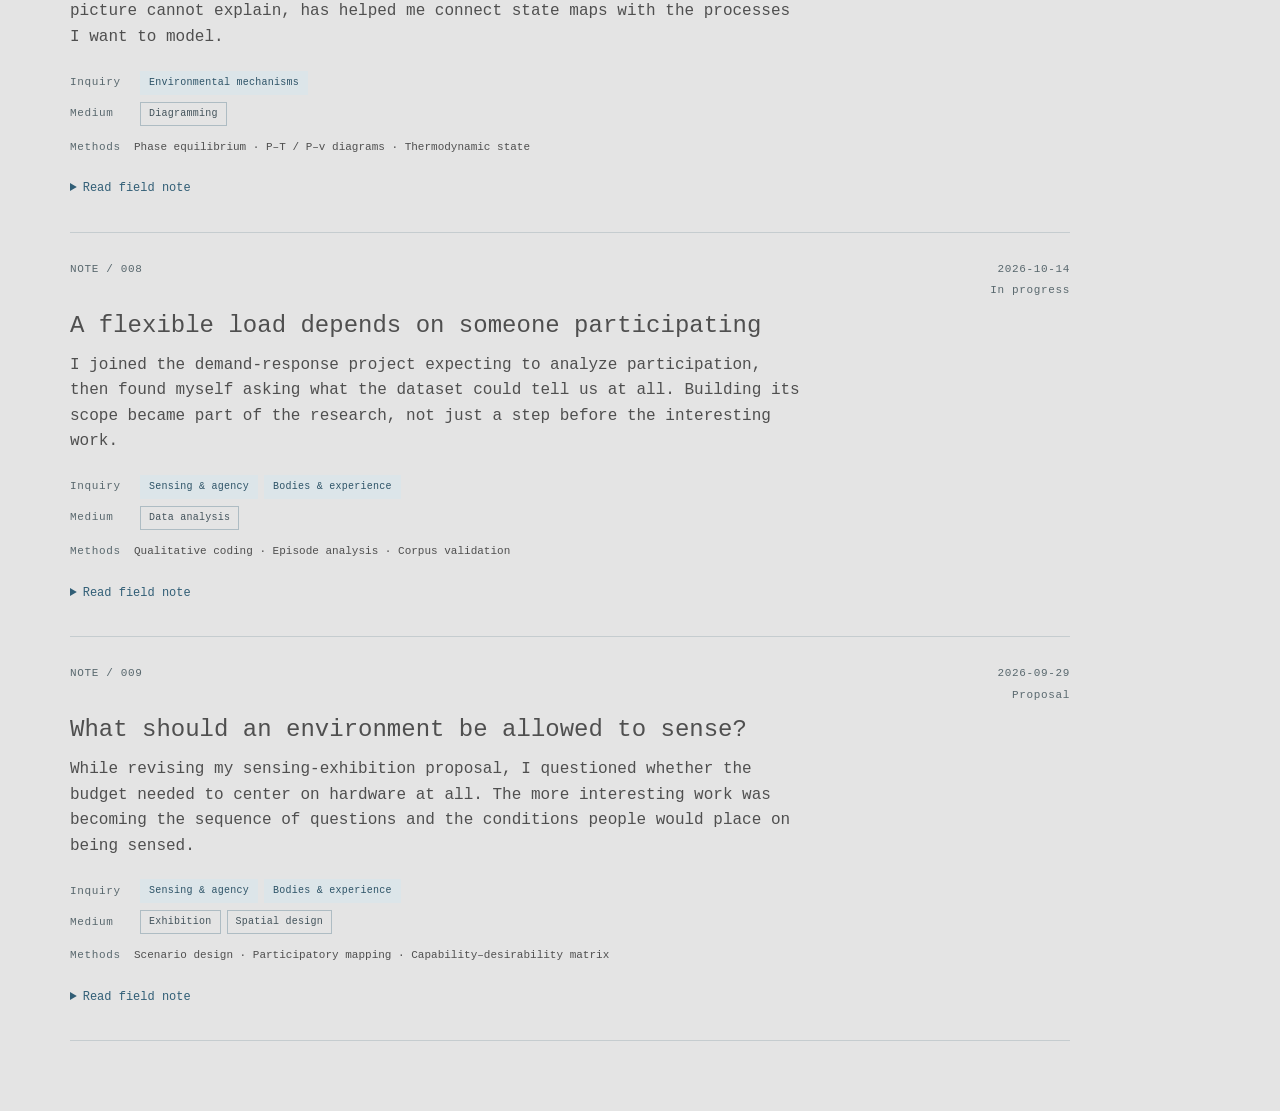
==== commit 235ebec9: "removed footnotes on notes.html" ====
--- a/notes.html
+++ b/notes.html
@@ -231,7 +231,6 @@
 </article>
             </div>
             <p id="empty-notes" class="empty-notes" hidden>No notes match this combination. Try another inquiry or medium, or reset the filters.</p>
-            <footer class="notebook-footer">An open notebook: study notes, project reflections, and proposals. Dates trace the earliest related thinking or records; some are known only to the month. Each entry names its current stage; questions can remain unresolved.</footer>
         </main>
     </body>
 </html>
--- a/styles.css
+++ b/styles.css
@@ -181,7 +181,19 @@
 .notebook-footer { max-width: 80ch; padding: 28px 0; color: #59686e; line-height: 1.8; }
 .recent-notes { padding-left: 18px; }
 .recent-notes li { margin-bottom: 12px; }
-.recent-notes a, .all-notes { color: #315e76; text-underline-offset: 3px; }
+.recent-notes a { color: #315e76; text-underline-offset: 3px; }
+.all-notes {
+    display: block;
+    margin-top: 20px;
+    padding-top: 12px;
+    border-top: 1px solid #bfc5c7;
+    text-align: right;
+    color: #4f4f4f;
+    font-size: .85em;
+    text-decoration: none;
+}
+.all-notes:hover { color: #315e76; text-decoration: underline; text-underline-offset: 3px; }
+.all-notes:focus-visible { outline: 2px solid #315e76; outline-offset: 4px; }
 @media (max-width: 800px) { .note-filters { grid-template-columns: 1fr 1fr; } }
 @media (max-width: 600px) {
     .note-filters { grid-template-columns: 1fr; }
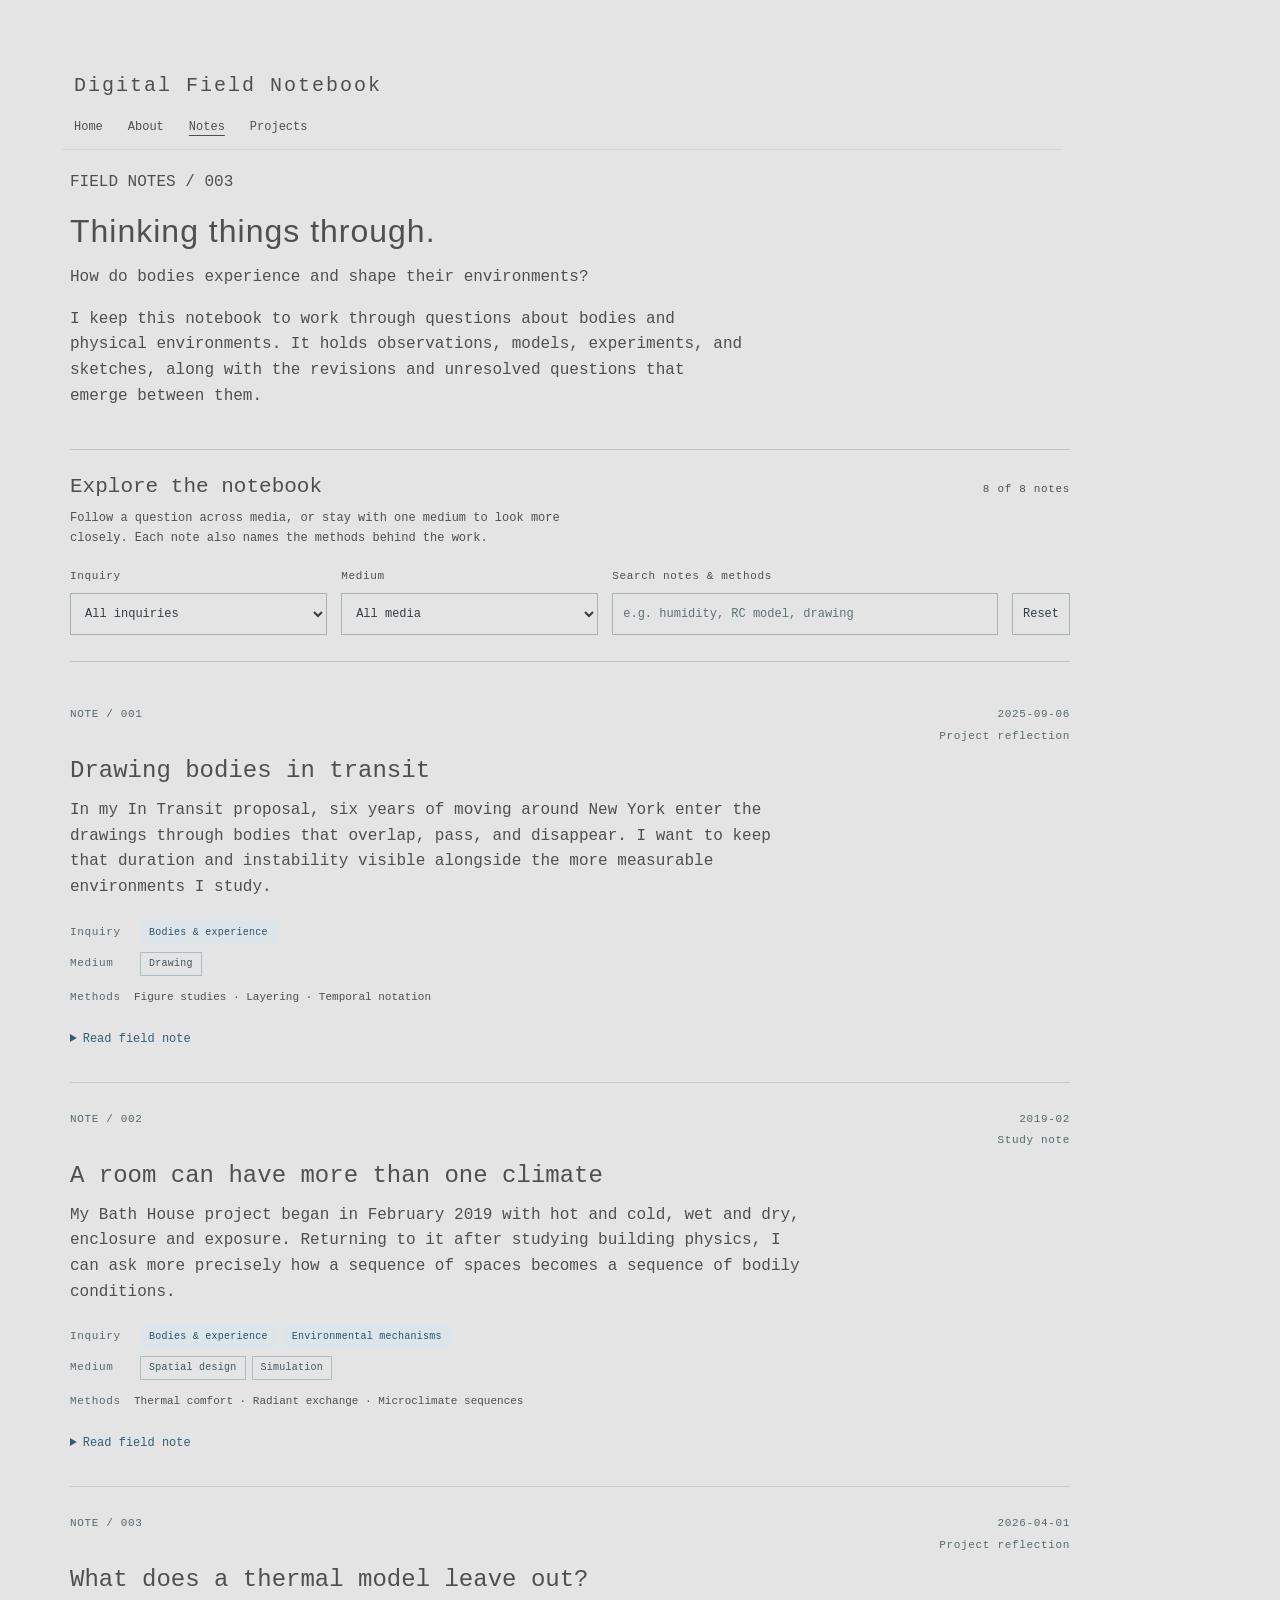
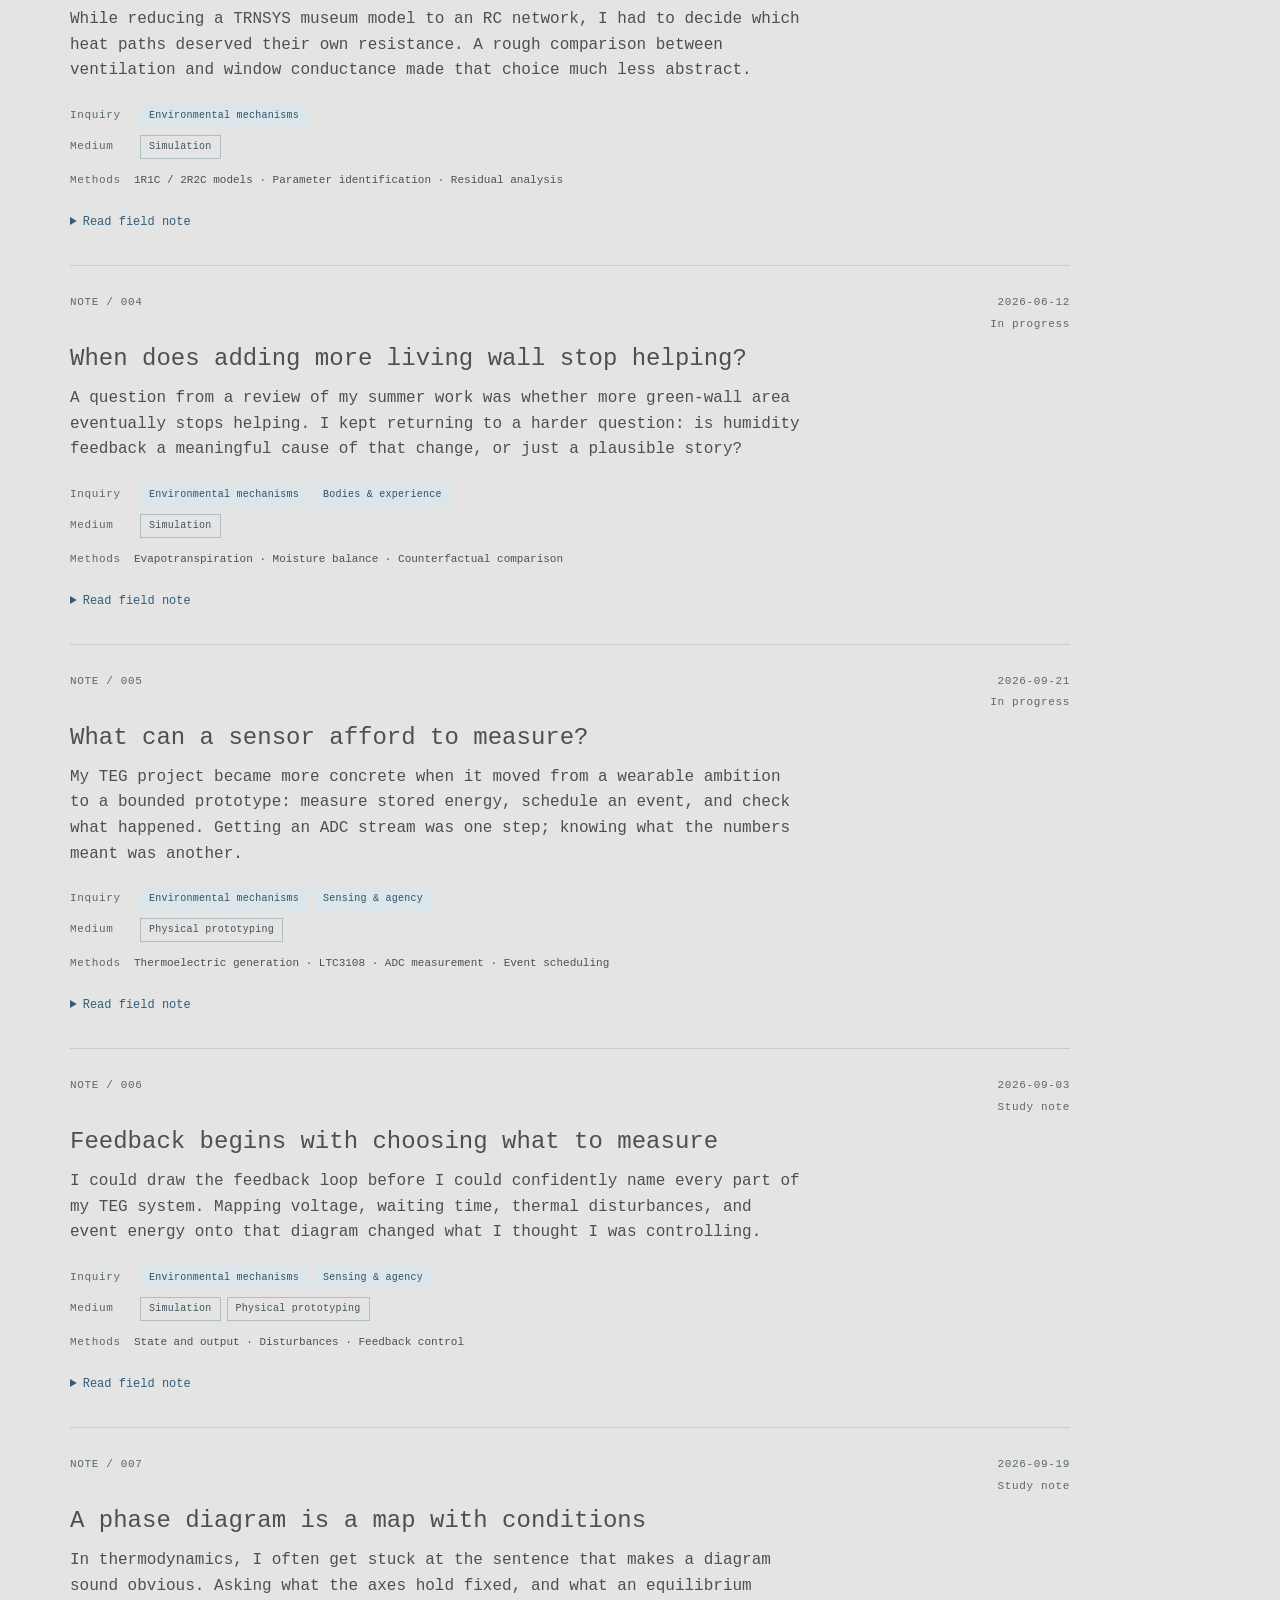
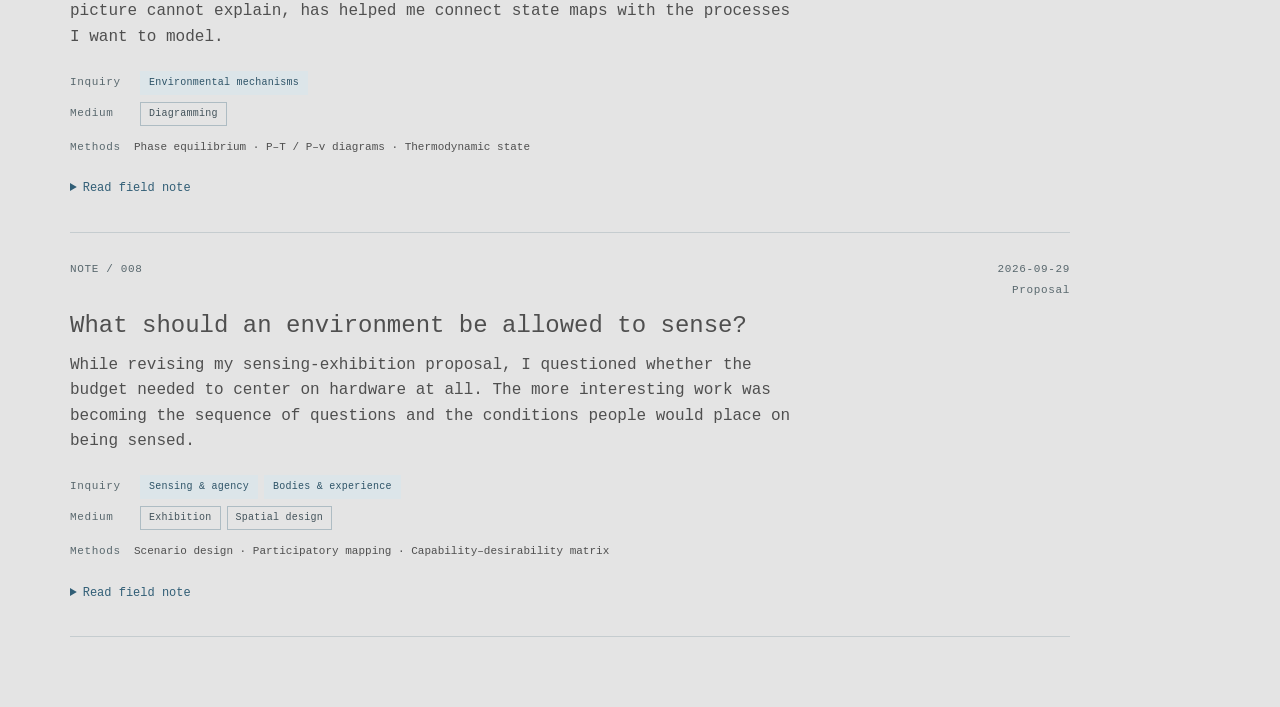
==== commit 512b3741: "Unpublish demand response note" ====
--- a/notes.html
+++ b/notes.html
@@ -29,11 +29,11 @@
             </section>
 
             <section class="notebook-index" aria-labelledby="index-title">
-                <div class="index-heading"><h3 id="index-title">Explore the notebook</h3><p id="note-count" role="status">9 notes</p></div>
+                <div class="index-heading"><h3 id="index-title">Explore the notebook</h3><p id="note-count" role="status">8 notes</p></div>
                 <p class="index-explainer">Follow a question across media, or stay with one medium to look more closely. Each note also names the methods behind the work.</p>
                 <div class="note-filters" id="note-filters" hidden>
                     <div class="filter-field"><label for="lens-filter">Inquiry</label><select id="lens-filter"><option value="">All inquiries</option><option value="experience">Bodies &amp; experience</option><option value="mechanisms">Environmental mechanisms</option><option value="agency">Sensing &amp; agency</option></select></div>
-                    <div class="filter-field"><label for="medium-filter">Medium</label><select id="medium-filter"><option value="">All media</option><option value="Drawing">Drawing</option><option value="Diagramming">Diagramming</option><option value="Spatial design">Spatial design</option><option value="Simulation">Simulation</option><option value="Physical prototyping">Physical prototyping</option><option value="Data analysis">Data analysis</option><option value="Exhibition">Exhibition</option></select></div>
+                    <div class="filter-field"><label for="medium-filter">Medium</label><select id="medium-filter"><option value="">All media</option><option value="Drawing">Drawing</option><option value="Diagramming">Diagramming</option><option value="Spatial design">Spatial design</option><option value="Simulation">Simulation</option><option value="Physical prototyping">Physical prototyping</option><option value="Exhibition">Exhibition</option></select></div>
                     <div class="filter-field filter-search"><label for="note-search">Search notes & methods</label><input id="note-search" type="search" placeholder="e.g. humidity, RC model, drawing" autocomplete="off"></div>
                     <button type="button" class="reset-filters" id="reset-filters">Reset</button>
                 </div>
@@ -187,29 +187,8 @@
     </details>
 </article>
 
-<article class="field-note" id="demand-response-participation" data-lenses="[&quot;agency&quot;, &quot;experience&quot;]" data-media="[&quot;Data analysis&quot;]">
-    <div class="entry-meta"><span>NOTE / 008</span><div class="entry-context"><time class="note-origin" datetime="2026-10-14" title="Earliest traced note or author-confirmed starting date.">2026-10-14</time><span>In progress</span></div></div>
-    <h3><a class="note-permalink" href="notes.html#demand-response-participation">A flexible load depends on someone participating</a></h3>
-    <p class="note-abstract">I joined the demand-response project expecting to analyze participation, then found myself asking what the dataset could tell us at all. Building its scope became part of the research, not just a step before the interesting work.</p>
-    <div class="tag-row"><span class="facet-label">Inquiry</span><span class="note-tag note-tag--lens">Sensing &amp; agency</span><span class="note-tag note-tag--lens">Bodies &amp; experience</span></div>
-    <div class="tag-row"><span class="facet-label">Medium</span><span class="note-tag">Data analysis</span></div>
-    <p class="note-methods"><span class="facet-label">Methods</span>Qualitative coding · Episode analysis · Corpus validation</p>
-    <details class="note-expansion">
-        <summary><span class="label-closed">Read field note</span><span class="label-open">Close field note</span></summary>
-        <div class="note-body"><h4>Why use this source?</h4>
-<p>Before developing a taxonomy, I asked what Reddit accounts could reveal that utility-side data could not. A person may describe confusion before enrolling, a reason for refusing, or an experience of overriding a program. Those accounts differ from a log of what a device actually did.</p>
-<p>In the working division, Kathy applies an existing codebook while I explore the corpus from the bottom up. I want to compare those approaches without assuming they will produce the same categories.</p>
-<h4>The first obstacle was what counted as data</h4>
-<p>An earlier preparation stage retained 74,385 candidate posts. Many were visibly unrelated. In one pilot batch, the work moved toward 439 candidates for an embedding trial, but that is a version-specific intermediate set, not a final participant sample.</p>
-<p>I began separating exclusion decisions: promotional content, location, program connection, and remaining noise. The retained, review, and quarantined outputs serve different purposes. A discussion of price may be a personal experience rather than an advertisement, so a single keyword is not enough to settle the boundary.</p>
-<h4>Representation comes after those choices</h4>
-<p>TF-IDF, semantic embeddings, and clustering answer different questions. An embedding gives text a representation; clustering organizes representations; interpreting a cluster as a meaningful theme still requires examination.</p>
-<p>I asked why a particular model was a sensible research choice and worried whether someone without an AI subscription could reproduce my steps. The method needs to preserve inputs, rules, versions, and review decisions. The resulting categories would describe this corpus under these choices; they would not directly establish population prevalence or delivered grid services.</p></div>
-    </details>
-</article>
-
 <article class="field-note" id="what-should-an-environment-sense" data-lenses="[&quot;agency&quot;, &quot;experience&quot;]" data-media="[&quot;Exhibition&quot;, &quot;Spatial design&quot;]">
-    <div class="entry-meta"><span>NOTE / 009</span><div class="entry-context"><time class="note-origin" datetime="2026-09-29" title="Earliest traced note or author-confirmed starting date.">2026-09-29</time><span>Proposal</span></div></div>
+    <div class="entry-meta"><span>NOTE / 008</span><div class="entry-context"><time class="note-origin" datetime="2026-09-29" title="Earliest traced note or author-confirmed starting date.">2026-09-29</time><span>Proposal</span></div></div>
     <h3><a class="note-permalink" href="notes.html#what-should-an-environment-sense">What should an environment be allowed to sense?</a></h3>
     <p class="note-abstract">While revising my sensing-exhibition proposal, I questioned whether the budget needed to center on hardware at all. The more interesting work was becoming the sequence of questions and the conditions people would place on being sensed.</p>
     <div class="tag-row"><span class="facet-label">Inquiry</span><span class="note-tag note-tag--lens">Sensing &amp; agency</span><span class="note-tag note-tag--lens">Bodies &amp; experience</span></div>
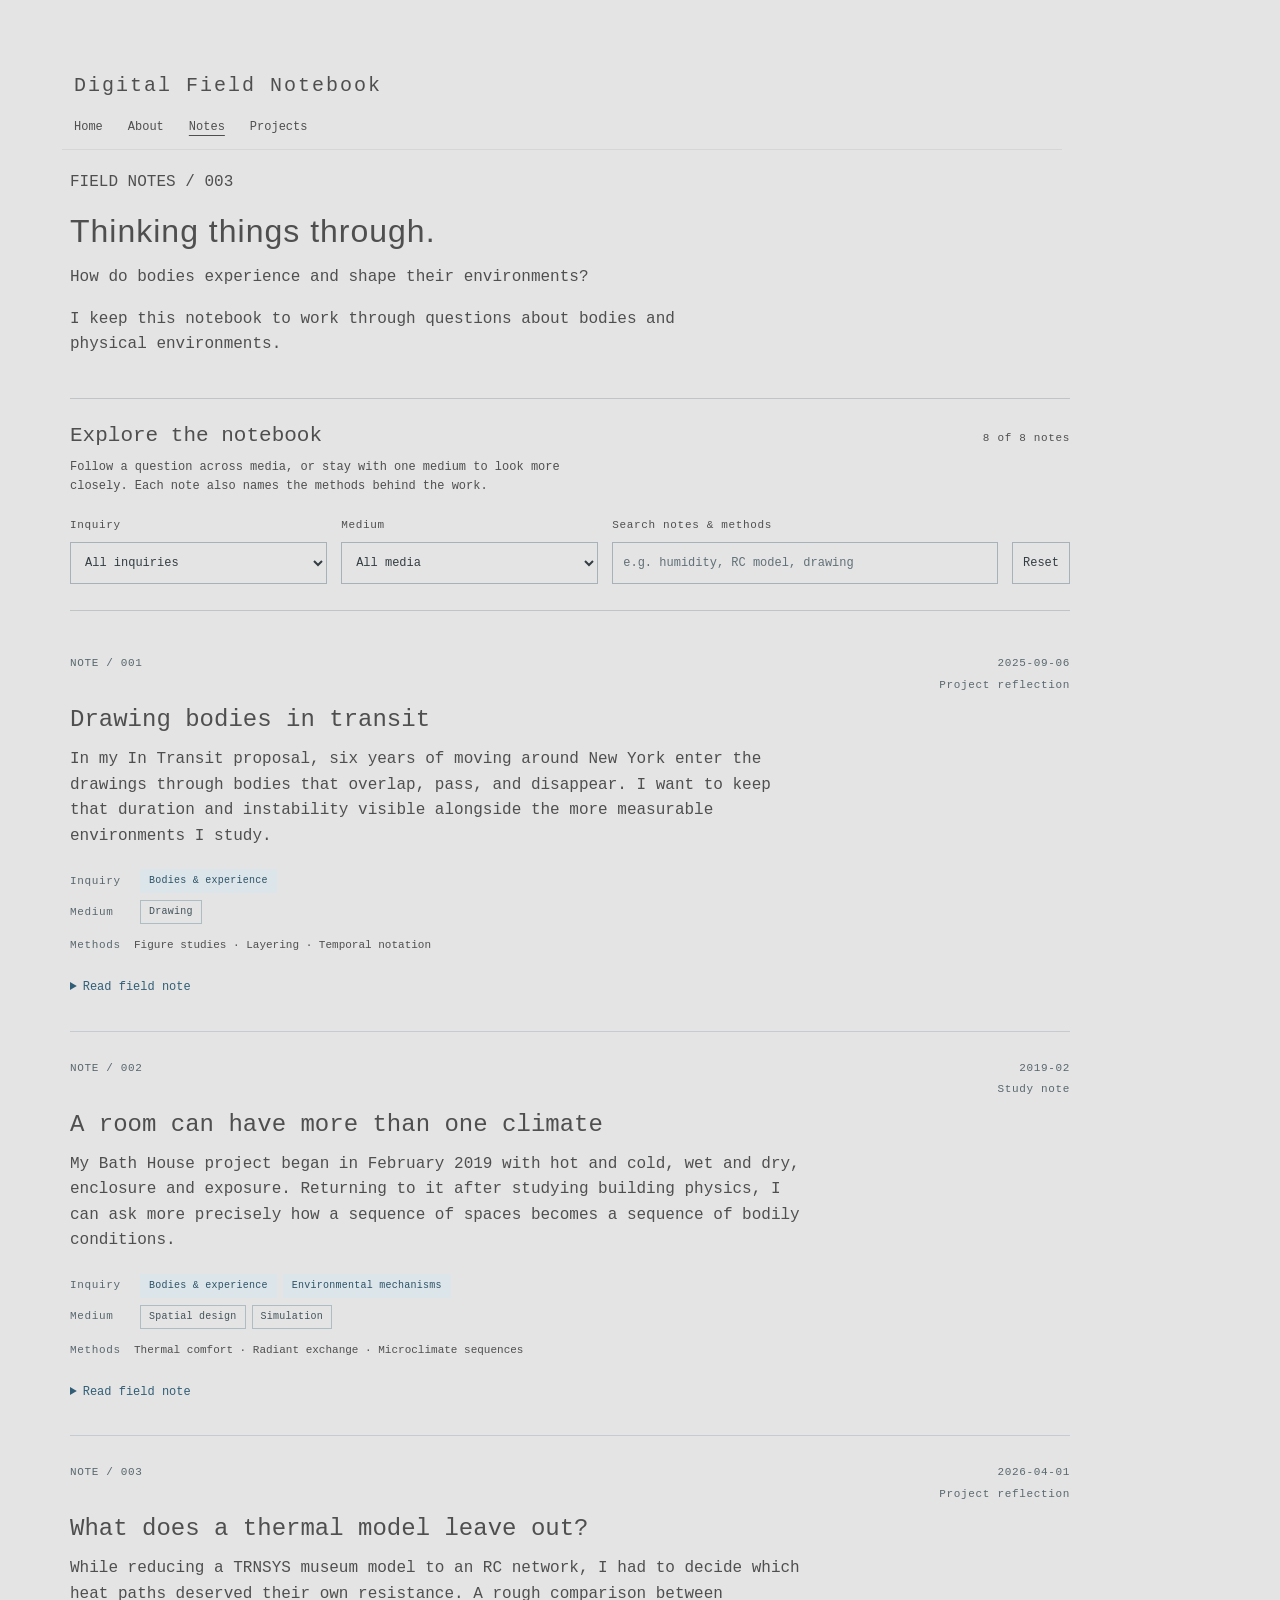
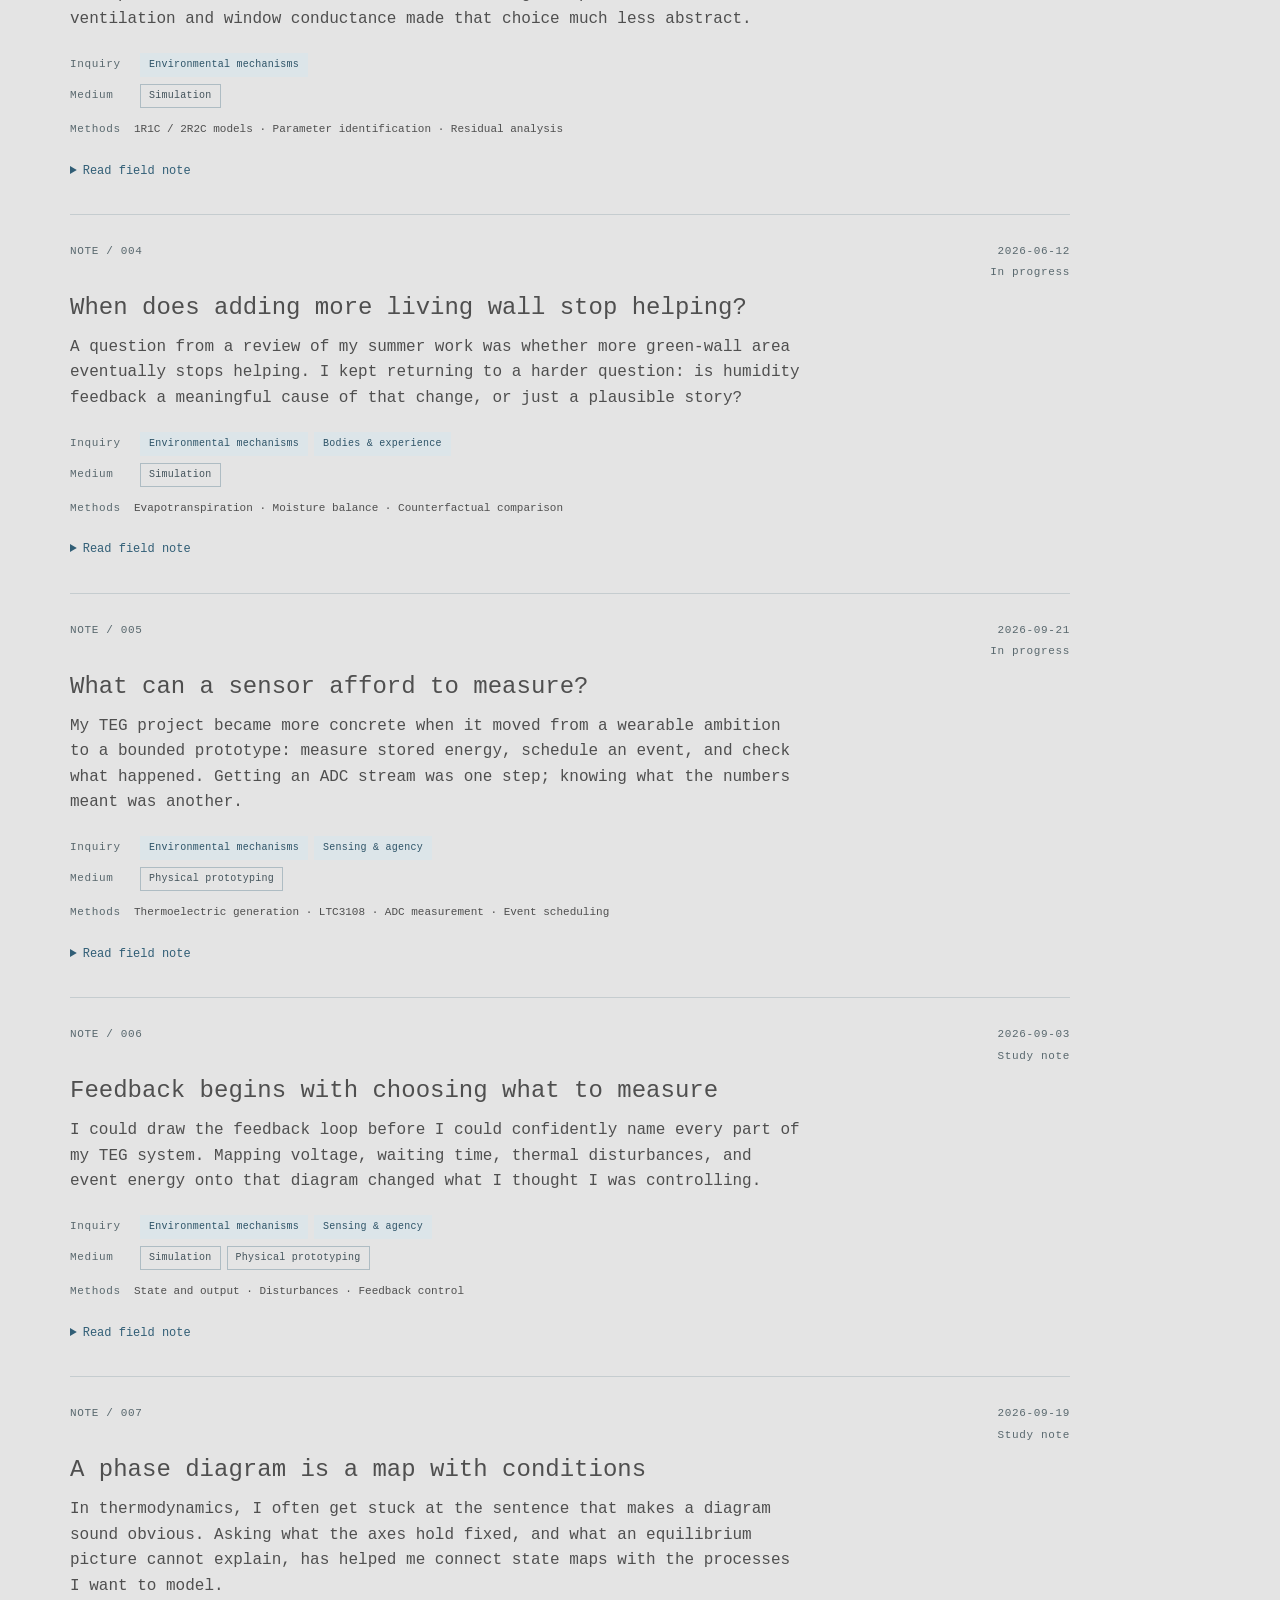
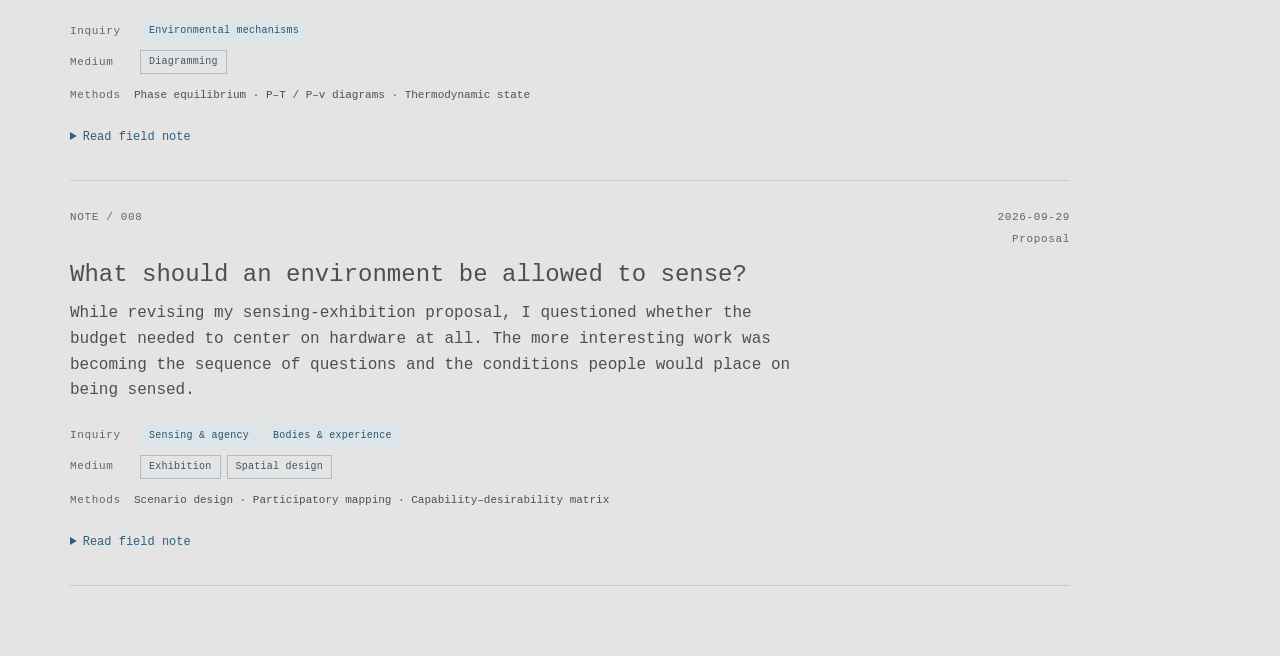
==== commit 1d761da9: "updated languge used" ====
--- a/notes.html
+++ b/notes.html
@@ -25,7 +25,7 @@
                 <p class="eyebrow">FIELD NOTES / 003</p>
                 <h2 id="notebook-title">Thinking things through.</h2>
                 <p class="notebook-question">How do bodies experience and shape their environments?</p>
-                <p class="intro-copy">I keep this notebook to work through questions about bodies and physical environments. It holds observations, models, experiments, and sketches, along with the revisions and unresolved questions that emerge between them.</p>
+                <p class="intro-copy">I keep this notebook to work through questions about bodies and physical environments.</p>
             </section>
 
             <section class="notebook-index" aria-labelledby="index-title">
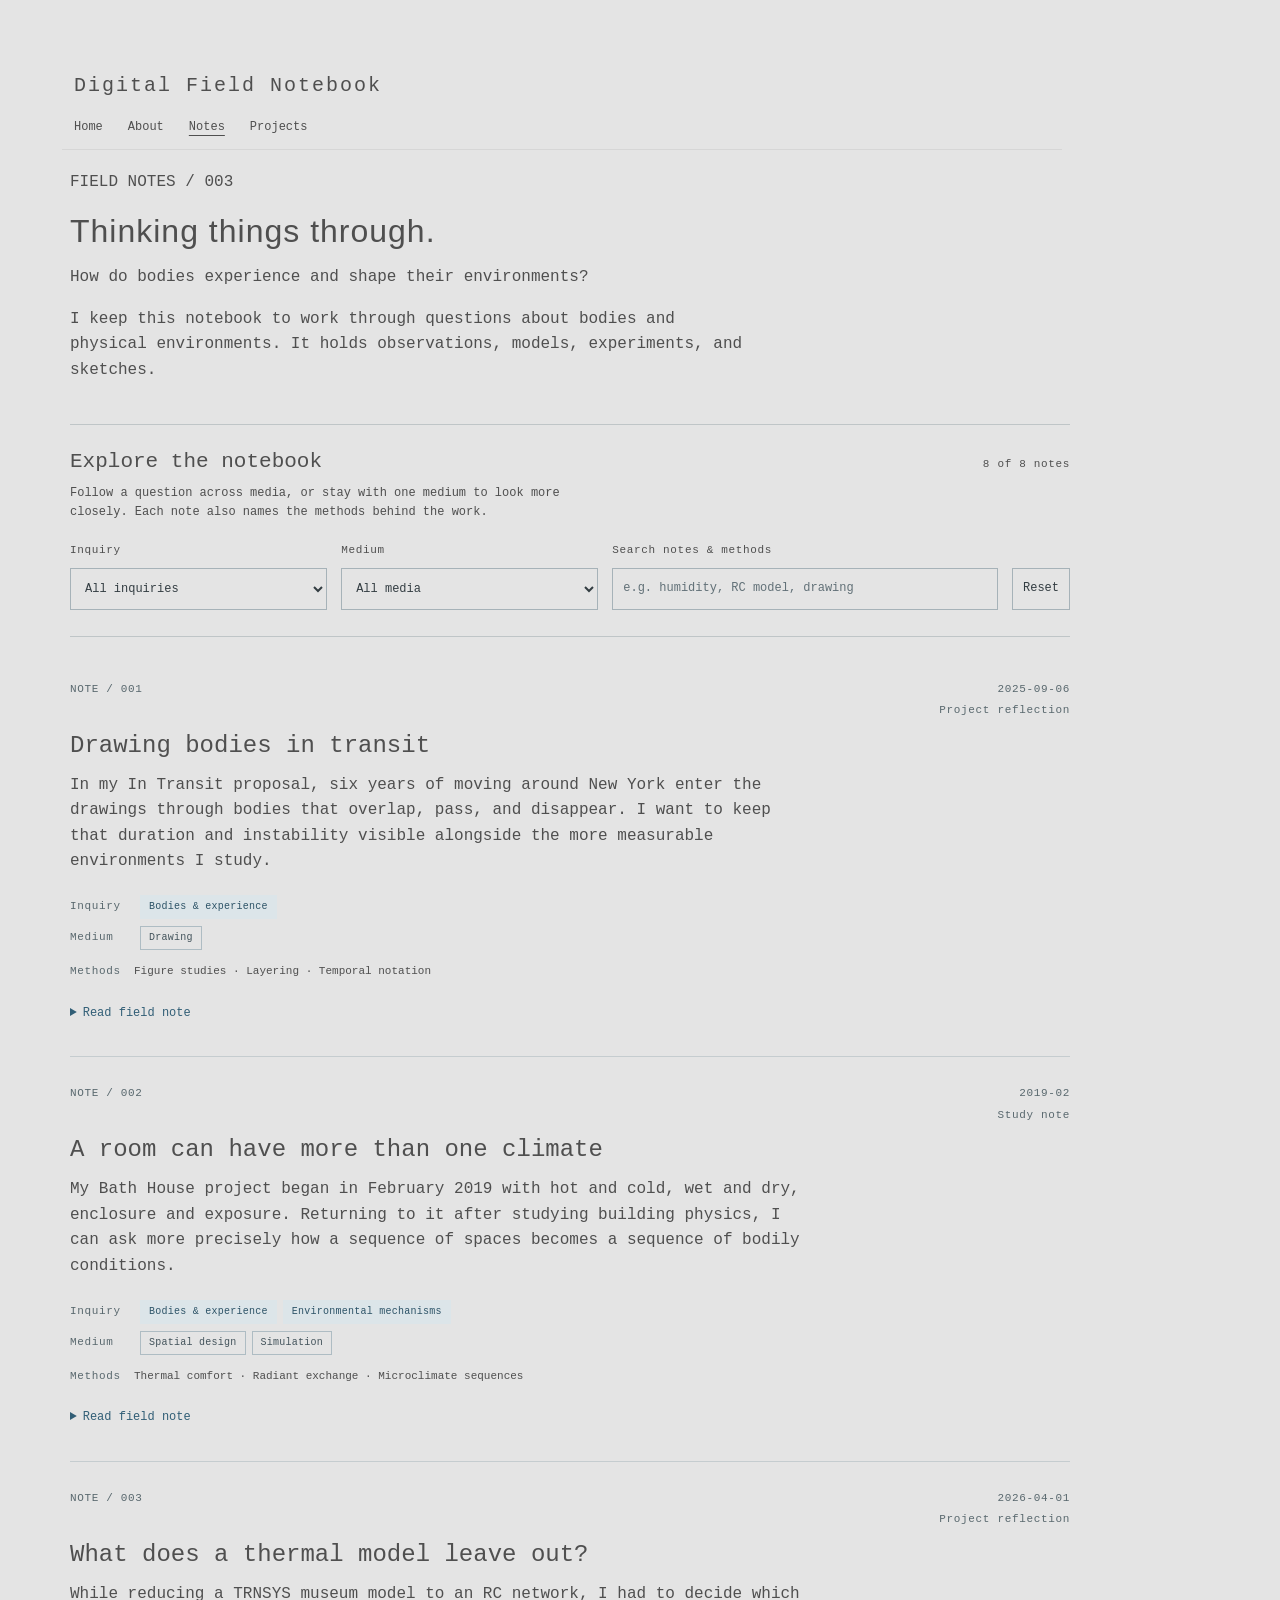
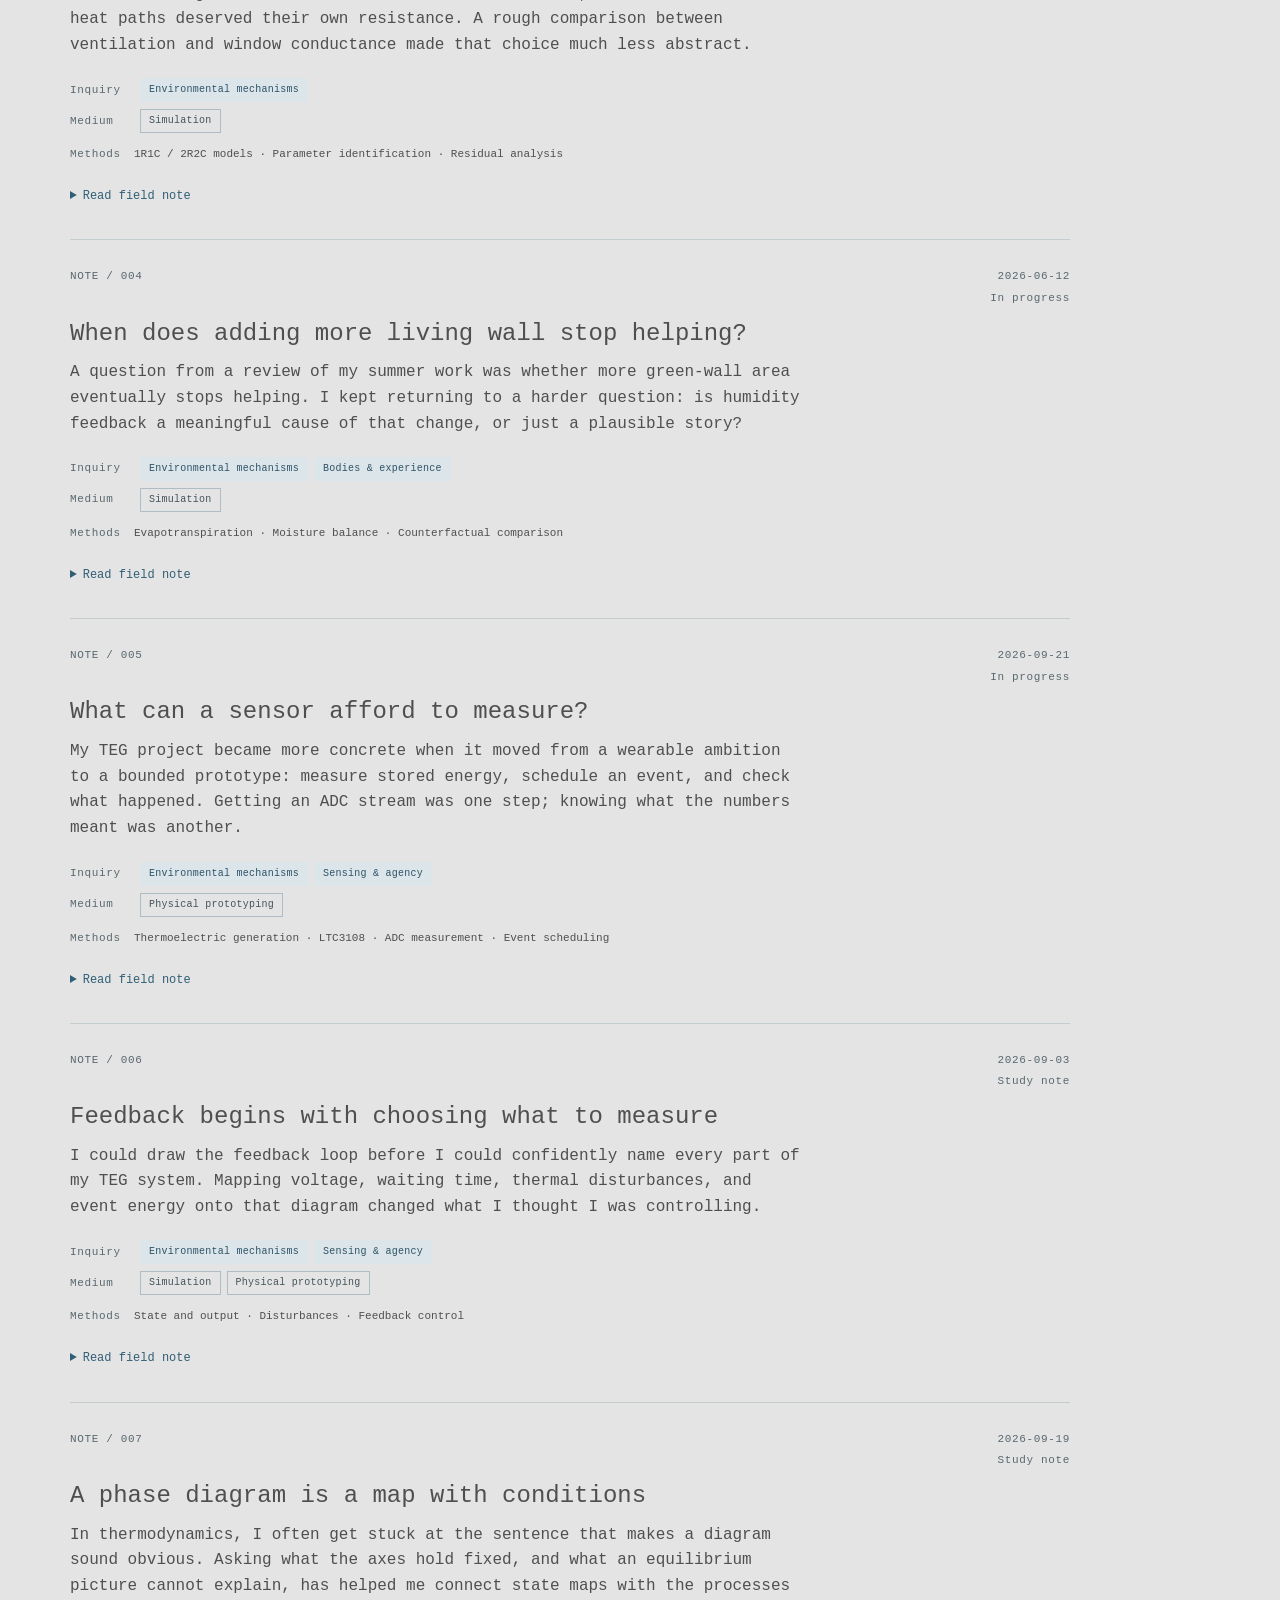
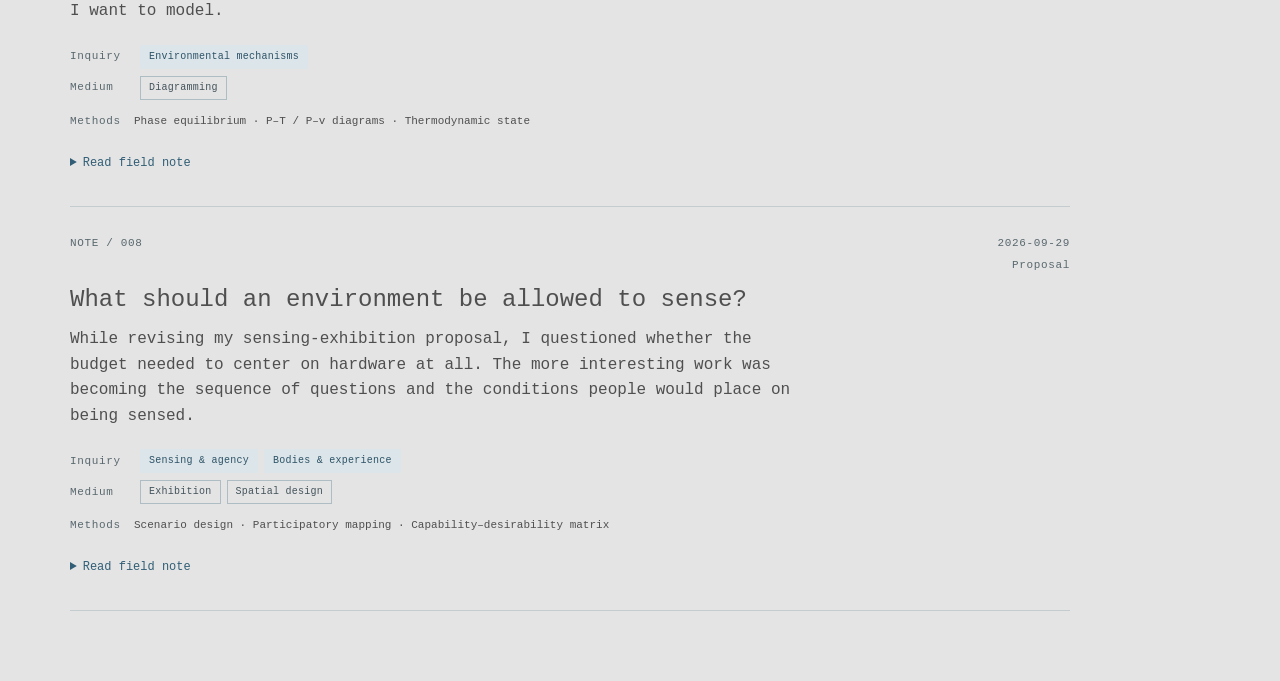
==== commit 3e9ad151: "updated langue" ====
--- a/notes.html
+++ b/notes.html
@@ -25,7 +25,7 @@
                 <p class="eyebrow">FIELD NOTES / 003</p>
                 <h2 id="notebook-title">Thinking things through.</h2>
                 <p class="notebook-question">How do bodies experience and shape their environments?</p>
-                <p class="intro-copy">I keep this notebook to work through questions about bodies and physical environments.</p>
+                <p class="intro-copy">I keep this notebook to work through questions about bodies and physical environments. It holds observations, models, experiments, and sketches.</p>
             </section>
 
             <section class="notebook-index" aria-labelledby="index-title">
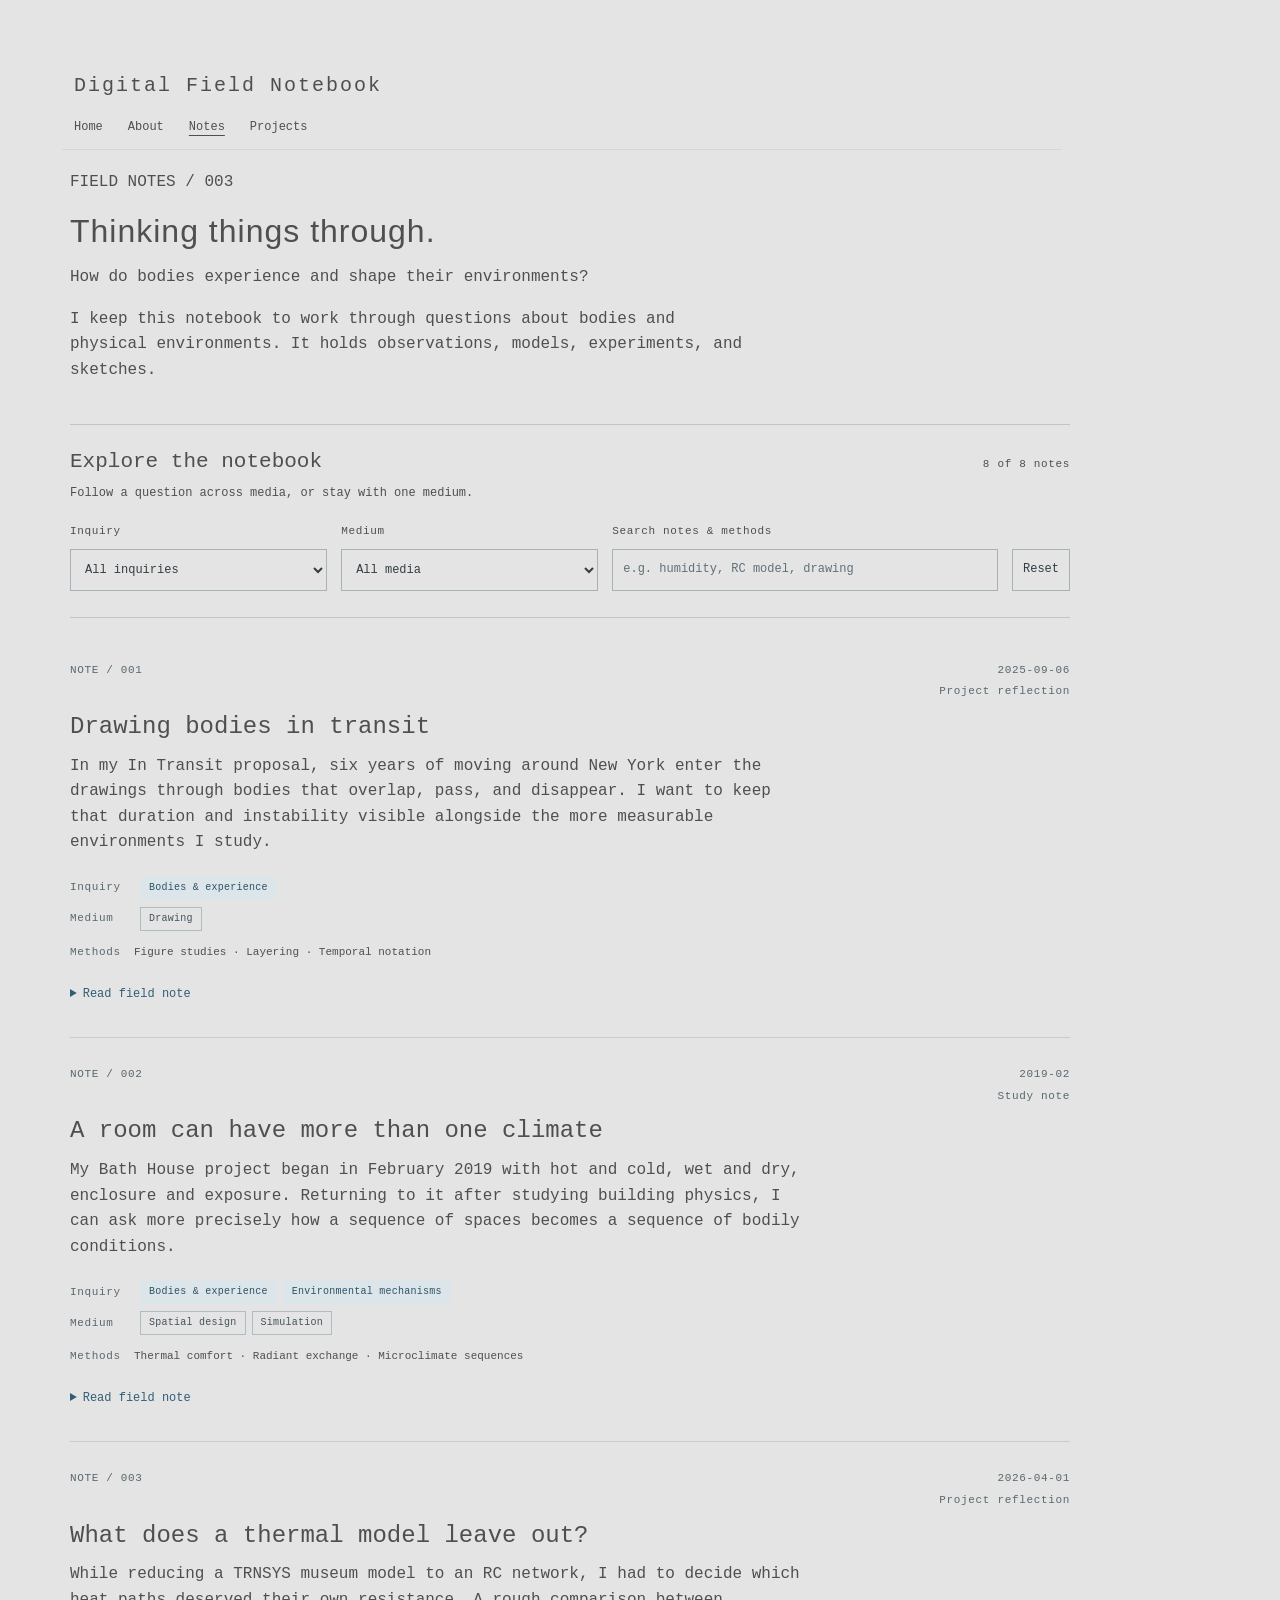
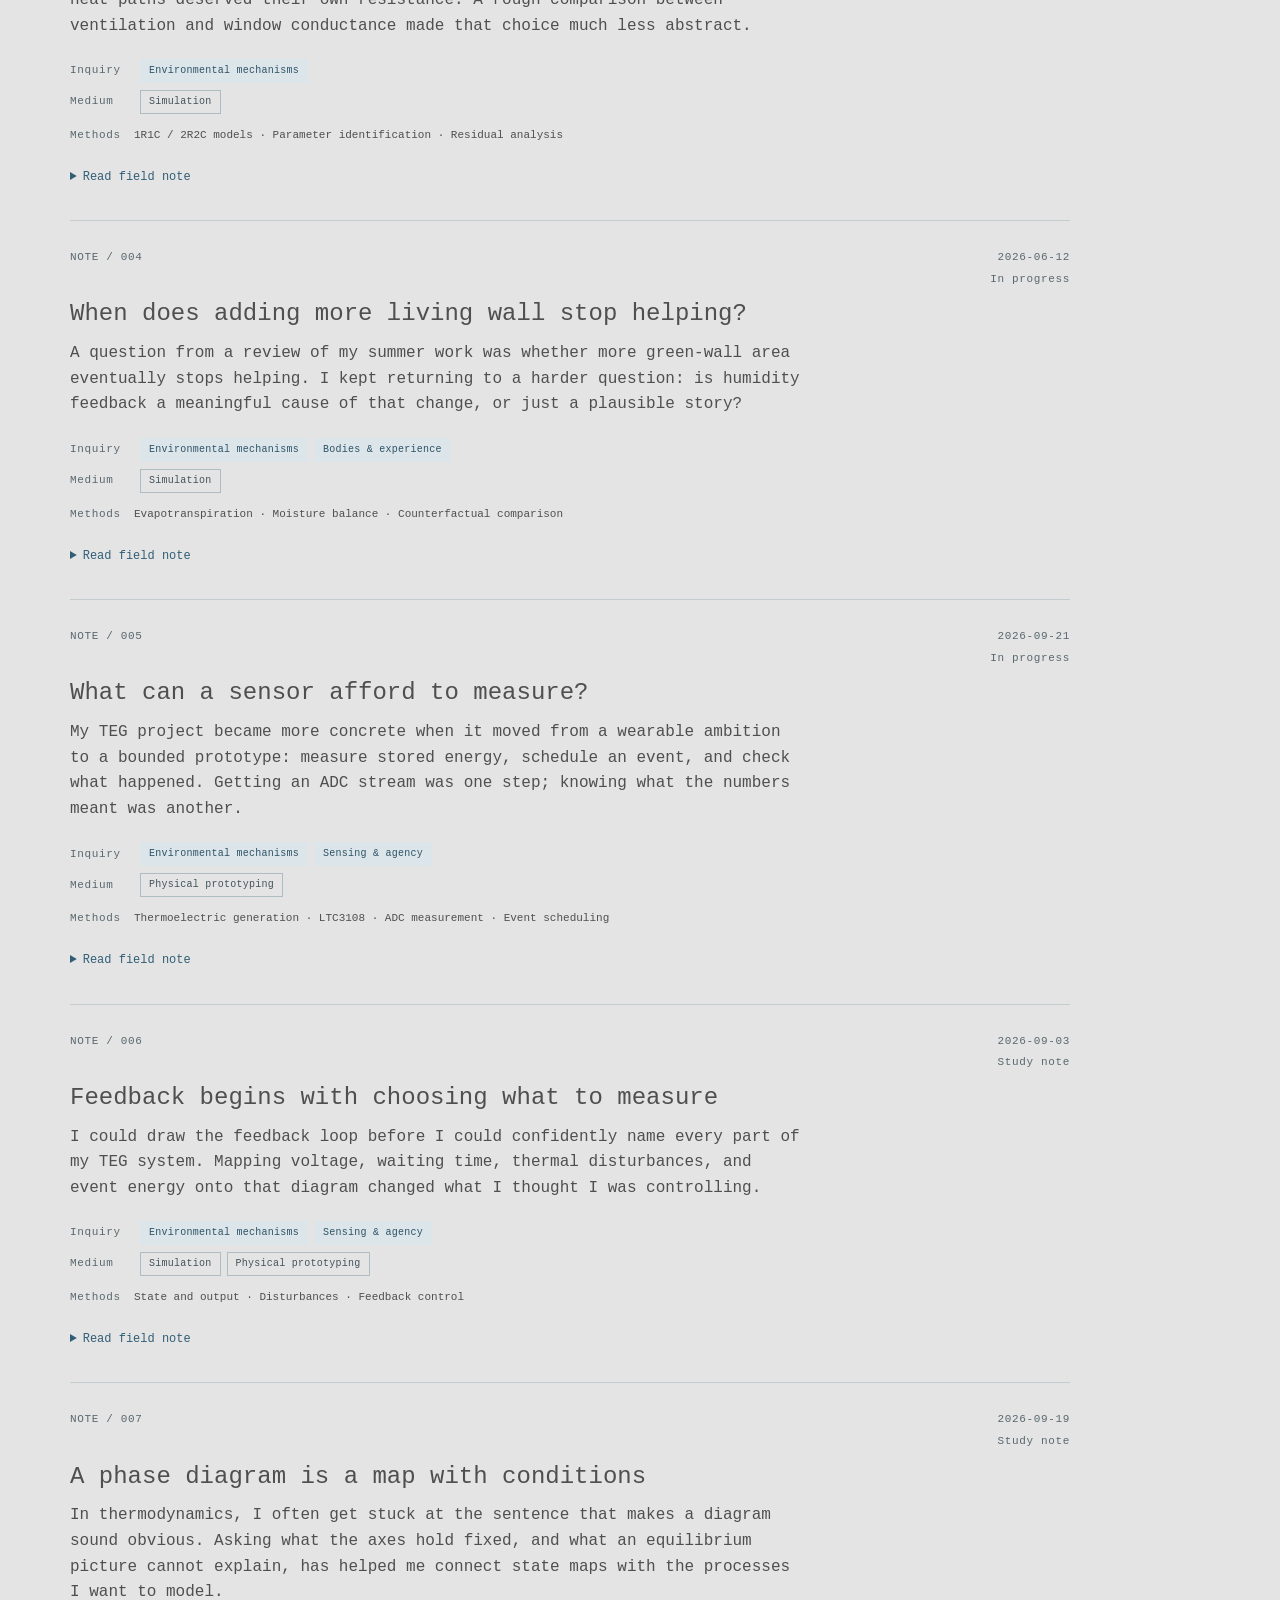
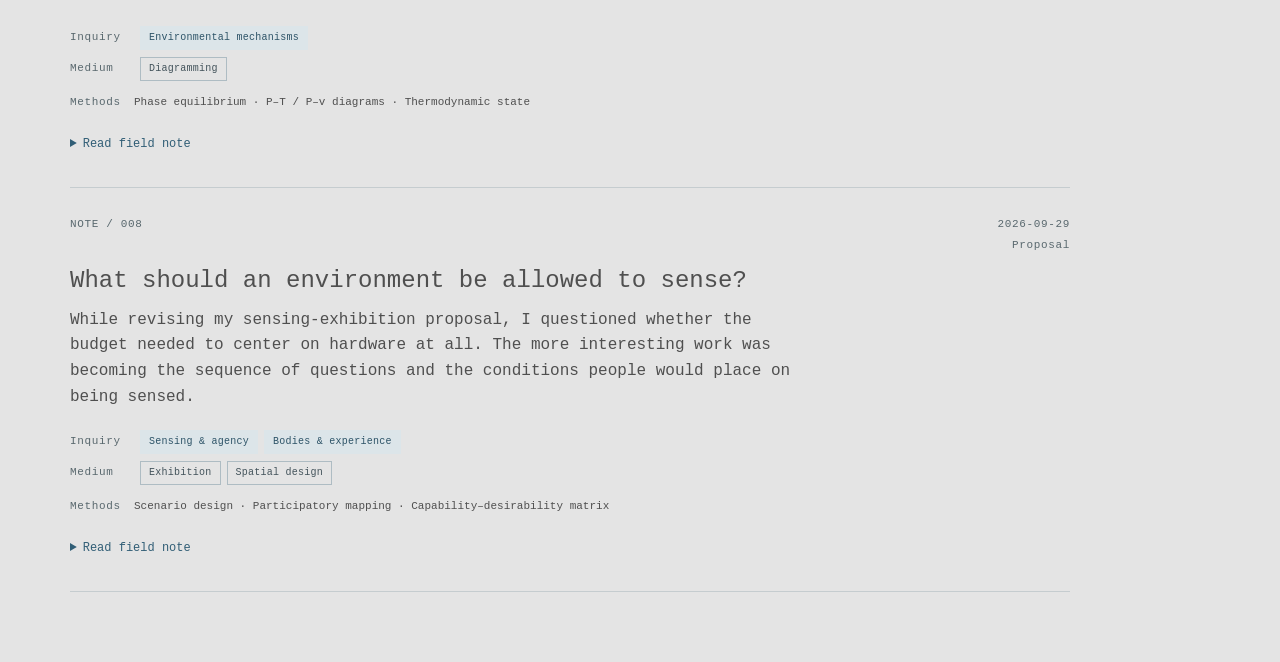
==== commit 188e25d0: "notes page update" ====
--- a/notes.html
+++ b/notes.html
@@ -30,7 +30,7 @@
 
             <section class="notebook-index" aria-labelledby="index-title">
                 <div class="index-heading"><h3 id="index-title">Explore the notebook</h3><p id="note-count" role="status">8 notes</p></div>
-                <p class="index-explainer">Follow a question across media, or stay with one medium to look more closely. Each note also names the methods behind the work.</p>
+                <p class="index-explainer">Follow a question across media, or stay with one medium.</p>
                 <div class="note-filters" id="note-filters" hidden>
                     <div class="filter-field"><label for="lens-filter">Inquiry</label><select id="lens-filter"><option value="">All inquiries</option><option value="experience">Bodies &amp; experience</option><option value="mechanisms">Environmental mechanisms</option><option value="agency">Sensing &amp; agency</option></select></div>
                     <div class="filter-field"><label for="medium-filter">Medium</label><select id="medium-filter"><option value="">All media</option><option value="Drawing">Drawing</option><option value="Diagramming">Diagramming</option><option value="Spatial design">Spatial design</option><option value="Simulation">Simulation</option><option value="Physical prototyping">Physical prototyping</option><option value="Exhibition">Exhibition</option></select></div>
